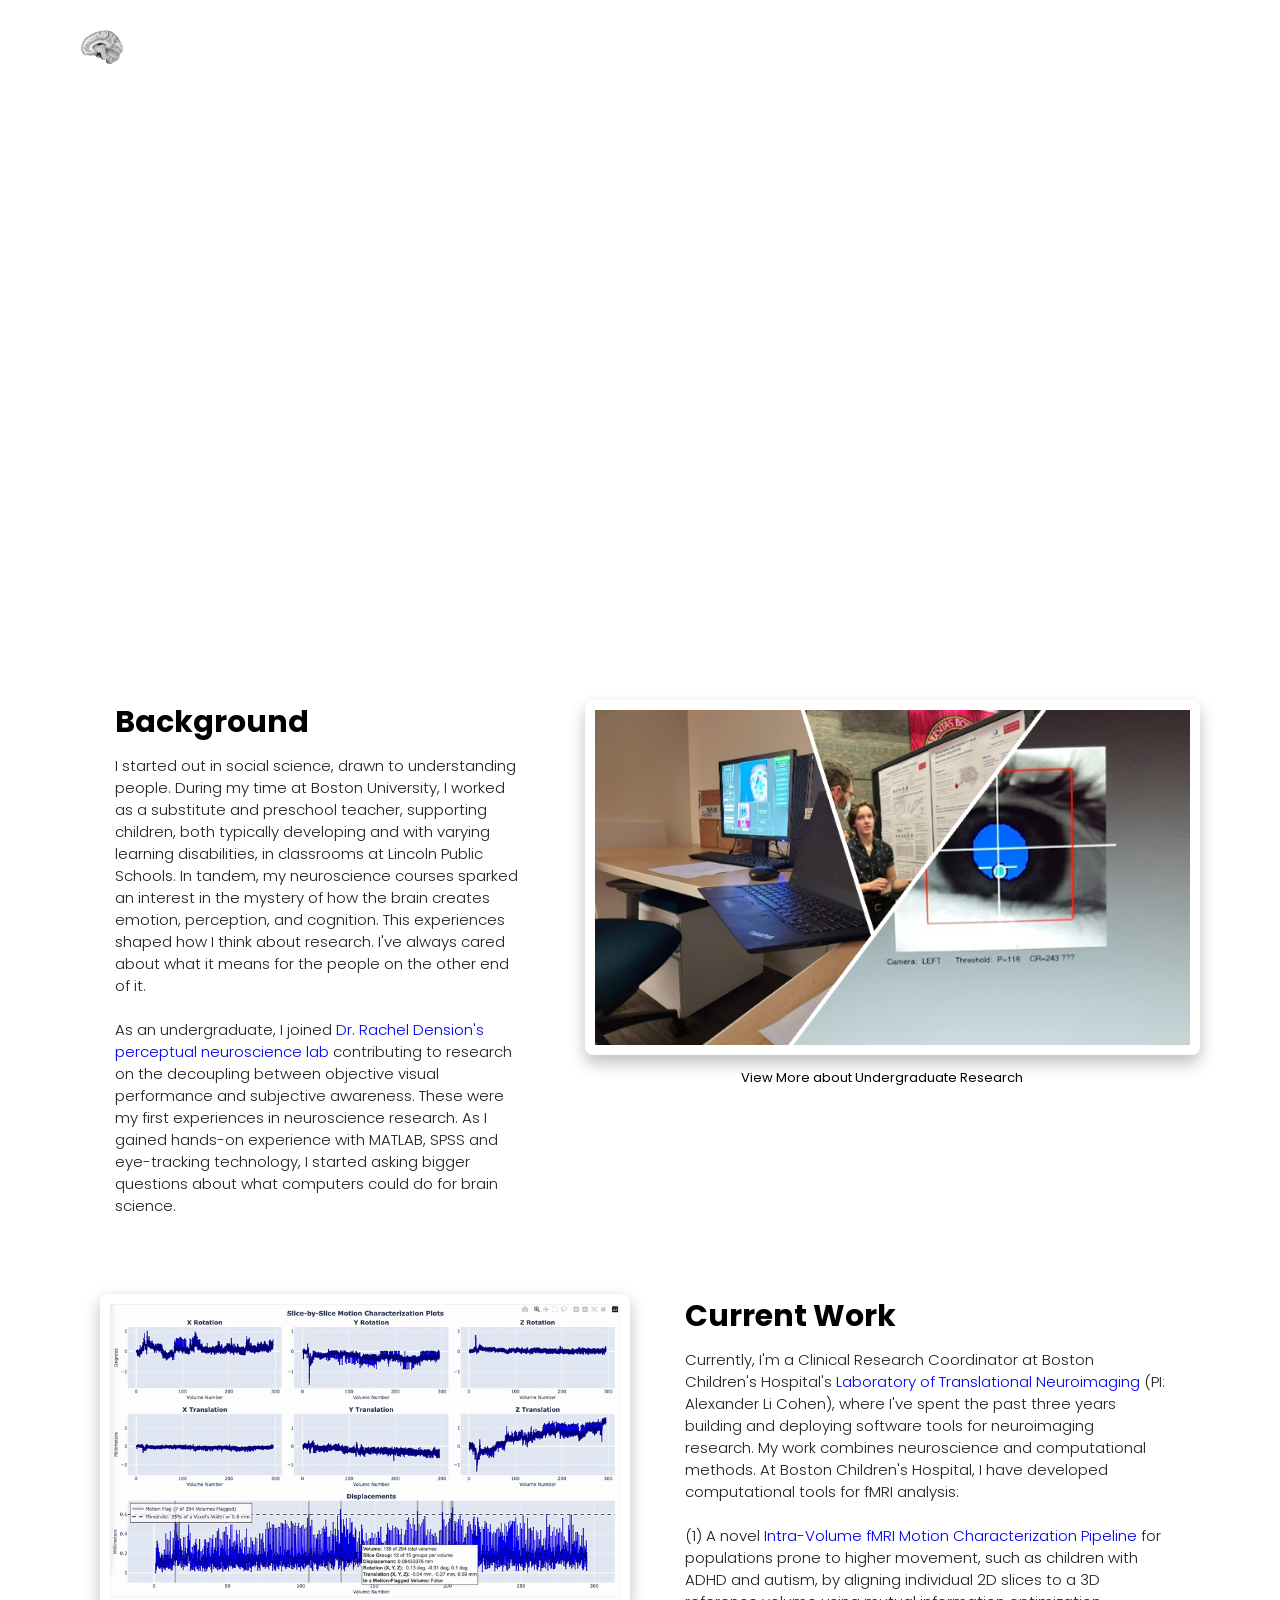
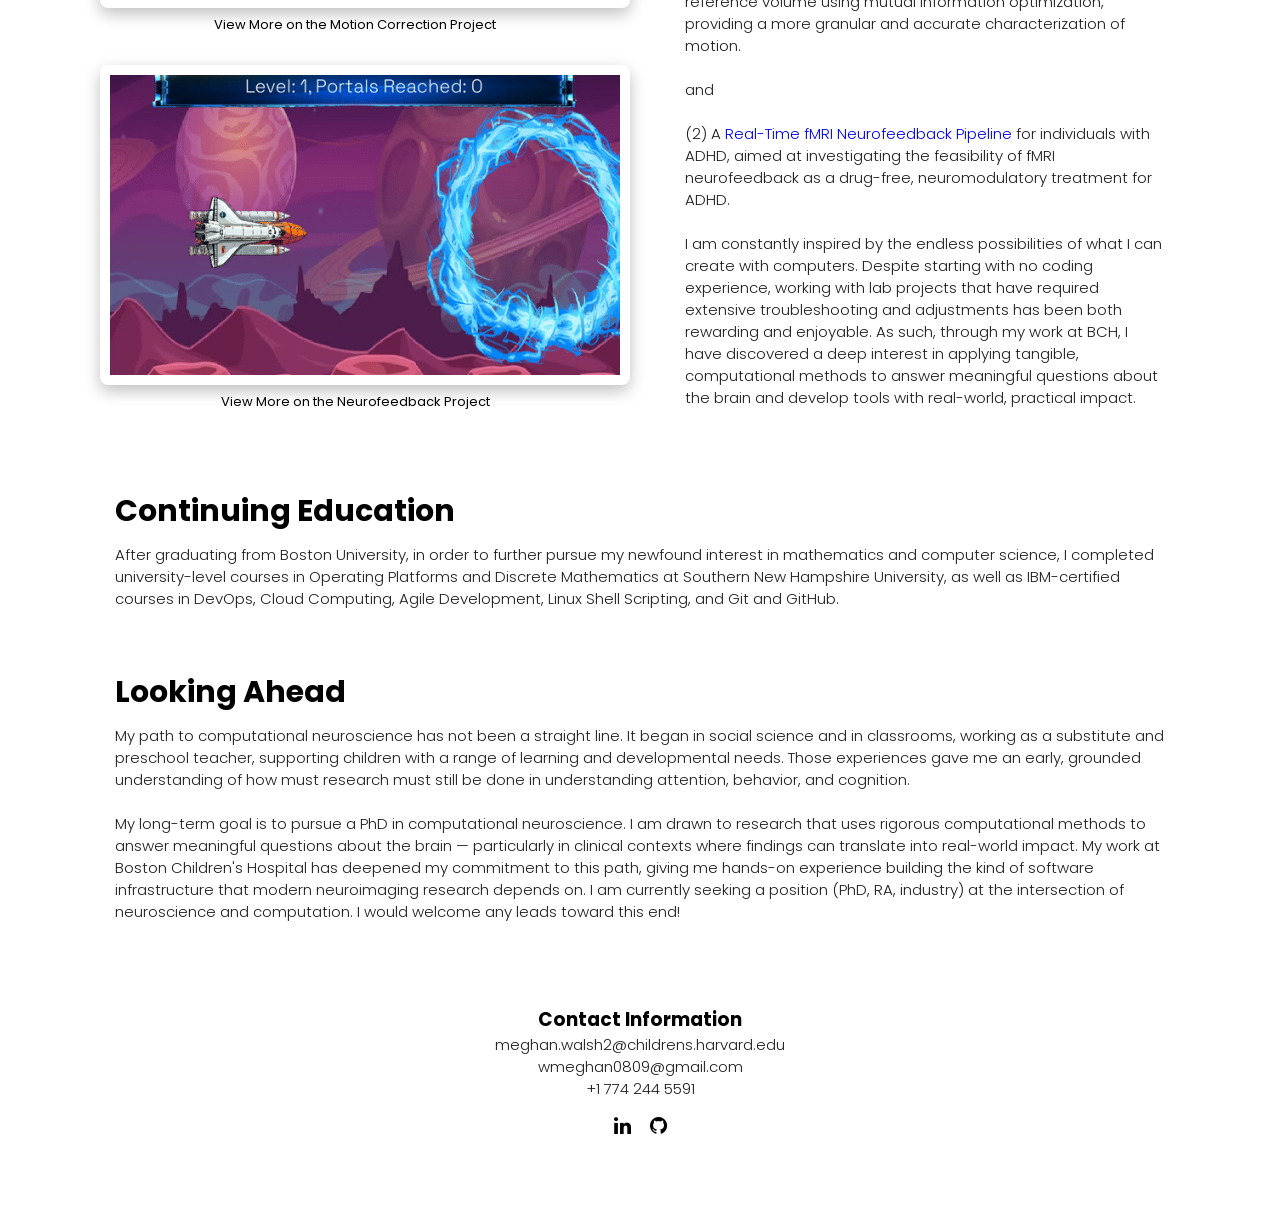
==== about.html @ 1e0dbd4f "edit about section" ====
<!DOCTYPE html>
<html lang="en">
<head>
    <meta charset="UTF-8">
    <meta name="viewport" content="width=device-width, initial-scale=1.0">
    <title>Meghan Walsh | Portfolio</title>
    <link rel="icon" type="image/png" href="assets/logo.png">
    <link rel="stylesheet", href="style.css">
    <link rel="preconnect" href="https://fonts.googleapis.com">
<link rel="preconnect" href="https://fonts.gstatic.com" crossorigin>
<link href="https://fonts.googleapis.com/css2?family=Poppins:wght@200;300;400;500;600;700&display=swap" rel="stylesheet">
<link rel="stylesheet" href="https://stackpath.bootstrapcdn.com/font-awesome/4.7.0/css/font-awesome.min.css">
</head>
<body>
<!-------- Header ------->
<section class="sub-header">
    <nav>
        <a href="index.html"><img src="assets/logo.png"></a>
        <div class="nav-links", id="navLinks">
            <i class="fa fa-times" onclick="hideMenu()"></i>
            <ul>
                <li><a href="index.html">HOME</a></li>
                <li><a href="about.html">ABOUT</a></li>
                <li><a href="intravolume_motion.html">fMRI MOTION CHARACTERIZATION</a></li>
                <li><a href="neurofeedback.html">fMRI NEUROFEEDBACK</a></li>
                <li><a href="undergraduate_research.html">UNDERGRADUATE RESEARCH</a></li>
                <li><a href="contact.html">CONTACT</a></li>
            </ul>
        </div>
        <i class="fa fa-bars" onclick="showMenu()"></i>
    </nav> 
<div class="text-box">
    <h1>About Me</h1>
</div>
</div>
</section>
<section class="section-one">
    <div class="section-one-text">
        <h3>Background</h3>
        <p>
            I started out in social science, drawn to understanding people. During my time at Boston University, 
            I worked as a substitute and preschool teacher, supporting children, both typically developing and with varying learning disabilities, 
            in classrooms at Lincoln Public Schools. In tandem, my neuroscience courses sparked an interest in the mystery of how the brain creates
            emotion, perception, and cognition. This experiences shaped how I think about research.
            I've always cared about what it means for the people on the other end of it.
            <br><br>
            As an undergraduate, I joined <a href="https://sites.bu.edu/denisonlab/" target="_blank" rel="noopener noreferrer">
            Dr. Rachel Dension's perceptual neuroscience lab</a> contributing to research on the decoupling between objective visual performance and 
            subjective awareness. These were my first experiences in neuroscience research. As I gained hands-on experience with MATLAB, 
            SPSS and eye-tracking technology, I started asking bigger questions about what computers could do for brain science. 
        </p>
    </div>
    <a href="undergraduate_research.html">
        <img src="assets/about-me-undergrad-img.png">
        <figcaption>View More about Undergraduate Research</figcaption>
    </a>
</section>
<section class="section-two">
    <div class="section-two-elements">
        <a href="intravolume_motion.html">
            <img src="assets/interactive_plot.gif">
            <figcaption>View More on the Motion Correction Project</figcaption>
        </a>
        
        <a href="neurofeedback.html">
            <img src="assets/nfb.gif">
            <figcaption>View More on the Neurofeedback Project</figcaption>
        </a>
    </div> 
    <div class="section-two-text">
        <h3>Current Work</h3>
        <p>
            Currently, I'm a Clinical Research Coordinator at Boston Children's Hospital's <a href="https://bchcohenlab.com/" target="_blank" rel="noopener noreferrer">
            Laboratory of Translational Neuroimaging</a> (PI: Alexander Li Cohen), where I've spent the past three years building and 
            deploying software tools for neuroimaging research. My work combines neuroscience and computational methods. At Boston Children's Hospital, 
            I have developed computational tools for fMRI analysis: 
            <br><br> 
            (1) A novel <a href="intravolume_motion.html" target="_blank" rel="noopener noreferrer">
            Intra-Volume fMRI Motion Characterization Pipeline</a> for populations prone to higher movement, such as children with ADHD and autism, 
            by aligning individual 2D slices to a 3D reference volume using mutual information optimization, 
            providing a more granular and accurate characterization of motion.
            <br><br>
            and 
            <br><br>
            (2) A <a href="neurofeedback.html" target="_blank" rel="noopener noreferrer">
            Real-Time fMRI Neurofeedback Pipeline</a> for individuals with ADHD, aimed at investigating the feasibility of fMRI neurofeedback as a drug-free, 
            neuromodulatory treatment for ADHD. 
            <br></br>
            I am constantly inspired by the endless possibilities of what I can create with
            computers. Despite starting with no coding experience, working with lab projects that have
            required extensive troubleshooting and adjustments has been both rewarding and enjoyable. As such, through my work at BCH, 
            I have discovered a deep interest in applying tangible, computational methods to answer meaningful questions about 
            the brain and develop tools with real-world, practical impact. 
        </p>
    </div>
</section>
<section class="section-three">
    <h3>Continuing Education</h3>
    <p>
        After graduating from Boston University, in order to further pursue my newfound interest in mathematics and computer science,
        I completed university-level courses in Operating Platforms and Discrete Mathematics at Southern New Hampshire University, 
        as well as IBM-certified courses in DevOps, Cloud Computing, Agile Development, Linux Shell Scripting, and Git and GitHub. 
    </p>
</section>
<section class="section-four">
    <h3>Looking Ahead</h3>
    <p>
        My path to computational neuroscience has not been a straight line. It began in social science and in classrooms, 
        working as a substitute and preschool teacher, supporting children with a  range of learning and developmental needs. 
        Those experiences gave me an early, grounded understanding of how must research must still be done in understanding attention, behavior, and cognition.
        <br><br>
        My long-term goal is to pursue a PhD in computational neuroscience. I am drawn to research that uses rigorous computational methods to 
        answer meaningful questions about the brain — particularly in clinical contexts where findings can translate into real-world impact. 
        My work at Boston Children's Hospital has deepened my commitment to this path, giving me hands-on experience building the kind of software 
        infrastructure that modern neuroimaging research depends on. I am currently seeking a position (PhD, RA, industry) at the 
        intersection of neuroscience and computation. I would welcome any leads toward this end!
        <br><br>
    </p>
     

</section>
<!-------- Javascript for Mobile Toggle Menu ------->
<script>
    var navLinks = document.getElementById("navLinks")

    function showMenu(){
        navLinks.style.right = "0"
    }
    function hideMenu(){
        navLinks.style.right = "-200px"
    }
</script>
</body>
</html>

<!-------- Footer ------->
<section class="footer">
    <h3>Contact Information</h3>
    <p>meghan.walsh2@childrens.harvard.edu</p>
    <p>wmeghan0809@gmail.com</p>
    <p></p>
    <p>+1 774 244 5591</p>
    <div class="footer-button-row">
        <a href="https://www.linkedin.com/in/meghan-walsh-359789260/" 
            target="_blank" 
            rel="noopener noreferrer" 
            class="hero-btn">
            <i class="fa fa-linkedin"></i></a>
        <a href="https://github.com/MeghanW23/" 
            target="_blank" 
            rel="noopener noreferrer" 
            class="hero-btn">
            <i class="fa fa-github"></i></a>
    </div>
</section>
---- style.css ----
*{
    margin: 0;
    padding: 0;
    font-family: 'Poppins', sans-serif;
    
}
h5 {
    font-weight: 300;
    font-size: 14px;
    text-align: center;
}

.award-col img {
  height: clamp(250px, 40vw, 300px);  /* replaces height: 300px on both */
  object-position: left;
}
.award-col:nth-child(1) img { object-position: center; }
/*------ home page and toggle menu -----*/
.header{
    min-height: 100vh;
    width: 100%;
    background-image: linear-gradient(rgba(4, 9, 30, 0.7)),url(assets/home_background.jpeg);
    background-position: center;
    background-size: cover;
    position: relative;
}
nav {
    display: flex;
    padding: 2% 6%;
    justify-content: space-between;
    align-items: center;

    position: absolute;  /* add this */
    top: 0;              /* add this */
    width: 100%;         /* add this */
    box-sizing: border-box; /* add this so padding doesn't overflow */
}
nav img {
    width: 50px;   
    height: auto; 
}
.nav-links{
    flex: 1;
    text-align: right;
}
.nav-links ul li{
    list-style: none;
    display: inline-block;
    padding: 8px 12px;
    position: relative;
}

.nav-links ul li a{
    color: white;
    text-decoration: none;
    font-size: 13px;
}
.nav-links ul li::after{
    content: '';
    width: 0%;
    height: 2px;
    background:#959597;
    display: block;
    margin: auto;
    transition: 0.5s;
}
.nav-links ul li:hover::after{
    width: 100%;
}
.text-box{
    width: 90%;
    color: white;
    position: absolute;
    top: 50%;
    left: 50%;
    transform: translate(-50%, -50%);
    text-align: center;
}
.text-box h1{
    font-size: 52px;    
}
.text-box p{
    margin: 10px 0 40px;
    font-size: 18px;
    color: white;
}
.hero-btn{
    display: inline-flex;
    align-items: center;
    justify-content: center;
    gap: 8px;
    
    text-decoration: none;
    color: white;
    border: 1px solid white;
    padding: 12px;
    font-size: 13px;
    background: transparent;
    position: relative;
    cursor: pointer;
    width: 130px;     
    height: 15px;      
}
.hero-btn:hover{
    border: 1px solid #959597;
    background: #959597;
    transition: 1s;
}
.button-row1 {
    display: flex;
    justify-content: center;
    gap: 30px;   /* spacing between buttons */
    flex-wrap: wrap;
}
nav .fa{
    display: none;
}

@media(max-width: 700px){
    html, body {overflow-x: hidden;}
    .text-box h1{
        font-size: 20px;
    }
    .nav-links ul li {
        display: block;
    }
    .nav-links{
        position: absolute;
        background:#959597;
        height: 100vh;
        width: 200px;
        top: 0;
        right: -200px;
        text-align: left;
        z-index: 2;
        transition: 1s;
    }
    nav .fa{
        display: block;
        color: #fff;
        margin: 10px;
        font-size: 22px;
        cursor: pointer;
    }
    .nav-links ul{
        padding: 30px;
    }
}

/* ------- Ongoing Projects ------- */ 
.ongoing-projects{
    width: 80%;
    margin: auto;
    text-align: center;
    padding-top: 100px;

}
h1{
    font-size: 36px;
    font-weight: 600;
}
p{
    color: #1f1f23;
    font-size: 15px;
    font-weight: 300;
    line-height: 22px;
    padding-left: 15px;
    padding-right: 15px;
}
.row{
    margin-top: 5%;
    display: flex;
    justify-content: space-between;
}
.project-col{
    flex-basis: 48%;
    background: #d4d4d6;
    border-radius: 10px;
    margin-bottom: 30px;
    position: relative;
    overflow: hidden;
    justify-content: center;
    align-items: center;
    padding-bottom: 30px;
}
.project-col img {
    width: 90%;
    height: 300px;
    object-fit: cover;
    padding: 6px;
    background: white;
    border-radius: 8px;
    box-shadow: 0 6px 16px rgba(0, 0, 0, 0.25);
    display: block;
    margin: 15px auto;
}
.project-col h3{
    text-align: center;
    font-weight: 600;
    margin: 10px 0;
    font-size: 25px;
}
.project-col:hover{
    box-shadow: 0 0 20px 0px rgba(0, 0, 0, 0.4); 
}

@media(max-width: 700px) {
    .row{
        flex-direction: column;
    }
}
.layer{
    background: #d4d4d6;
}

/* ---- Grants and awards */
.grants-and-awards{
    width: 80%;
    margin: auto;
    
    text-align: center;
    padding-top: 100px;
}

.grants-and-awards h3{
    text-align: left;
    padding-top: 25px;
    font-size: 25px;
}
.grants-and-awards .row {
    display: flex;
    justify-content: space-between;
    flex-wrap: wrap;
}
.award-col {
    flex-basis: 45%;
    border-radius: 10px;
    background: #d4d4d6;
    margin-bottom: 5%;
    text-align: left;
    padding: 15px;
    width: 100%;

    display: flex;
    flex-direction: column;
}
.button-row3 img {
    object-position: top;
}
.award-content {
    display: flex;
    flex-direction: column;
    flex-grow: 1;
    text-align: center;
    padding-left: 40px;
    padding-right: 40px;
}
.award-col img {
    width: 90%;
    height: 300px;
    object-fit: cover;
    padding: 6px;
    background: white;
    border-radius: 8px;
    box-shadow: 0 6px 16px rgba(0, 0, 0, 0.25);
    display: block;
    margin: 15px auto;
}
.grants-and-awards h3{
    font-size: 25px;
    text-align: center;

}
.grants-and-awards p{
    font-size: 13px;
    font-weight: 300;
    text-align: left;
    padding-left: 0px;

}
.grants-and-awards .row {
    display: flex;
    flex-wrap: wrap;
    align-items: stretch;
    gap: 30px;
}
.button-row2 {
    margin-top: auto;
    display: flex;
    justify-content: center;
    gap: 15px;
    padding-top: 30px;
    padding-bottom: 15px;
}
.button-row2 .hero-btn {
    color: black;
    border: 1px solid black;
}
.button-row3 {
    margin-top: auto;
    display: flex;
    justify-content: center;
    gap: 15px;
    padding-top: 30px;
    padding-bottom: 15px;
}
.button-row3 .hero-btn {
    color: black;
    border: 1px solid black;
}
.button-row4 {
    margin-top: auto;
    display: flex;
    justify-content: center;
    gap: 15px;
    padding-top: 30px;
    padding-bottom: 15px;
}
.button-row4 .hero-btn {
    color: black;
    border: 1px solid black;
}
.button-row5 {
    margin-top: auto;
    display: flex;
    justify-content: center;
    gap: 15px;
    padding-top: 30px;
    padding-bottom: 15px;
}
.button-row5 .hero-btn {
    color: black;
    border: 1px solid black;
}

/*Publications*/
.publications{
    width: 80%;
    margin: auto;
    text-align: center;
    padding-top: 100px;
    padding-bottom: 100px;
}
.publications p{
    text-align: left;
}
.publications h1{
    padding-bottom: 30px;
}
.publication-col {
    background: #d4d4d6;
    border-radius: 10px;
    padding: 30px;
    margin-bottom: 40px;
    text-align: left;
    display: flex;
    flex-direction: column;
}
@media(max-width: 700px) {
  .publications {
    width: 95%;
    padding-top: 60px;
    padding-bottom: 60px;
  }

  .publication-col {
    padding: 20px;
  }

  .publications p {
    font-size: 13px;
    line-height: 1.6;
    word-break: break-word;   /* breaks long URLs/DOIs onto next line */
    overflow-wrap: break-word;
  }
}

.footer{
    width: 50%;
    margin: auto;
    text-align: center;
    padding: 60px;
}
.footer-button-row {
    display: flex;
    justify-content: center;
    gap: 10px;
    padding-top: 5px;
}
.footer-button-row .hero-btn {
    color: black;
    width: 0%;
}
.footer-button-row .hero-btn:hover{
   border: 1px solid white;
   background: white;
}
.hero-btn .fa {
    font-size: 20px;
}
@media(max-width: 700px){
    .footer {
        width: 90%;
        padding: 30px;
    }
    .footer h3 {
        font-size: 15px;
    }
    .footer p {
        font-size: 12px;
    }
    .footer-button-row {
        justify-content: center;
    }
}
/* --- About page ---- */
.sub-header{
    min-height: 600px; /* adjust to taste */
    height: auto;
    width: 100%;
    background-image: linear-gradient(rgba(4, 9, 30, 0.7)),url(assets/about_background.png);
    background-position: center;
    background-size: cover;
    text-align: center;
    color: white;
    object-position: top;

    display: flex;
    align-items: center;
    justify-content: center;
    position: relative;  /* so nav can be positioned inside it */

}
@media(max-width: 700px){
    .sub-header .text-box h1{
        font-size: 40px;
    }
}
.section-one {
    padding-top: 100px;
    padding-left: 100px;
    padding-right: 100px;
    display: flex;
    align-items: flex-start;
    gap: 50px;
}
.section-one-text{
    width: 50%;
}
.section-one-text p{
    padding-bottom: 4%;
    font-size: clamp(15px, 1vw, 30px)
}
.section-one .hero-btn{
    border: 1px solid black;
    color: black;
    width: 50%;
    display: block;
    margin: auto;
    text-align: center;
}
.section-one h3{
    font-size: 30px;
    padding-bottom: 10px;
    padding-left: 15px;
}

.section-one img{
    width: 100%;
    height: auto;
    max-height: 450px;
    object-fit: cover;
    padding: 10px;
    background: white;
    border-radius: 8px;
    box-shadow: 0 8px 16px rgba(0, 0, 0, 0.25);
}
.section-one img:hover{
    box-shadow: 0 16px 32px rgba(0, 0, 0, 0.25);
}
.section-one figcaption{
    color: black;
    text-align: center;
    font-size: 13px;
    padding-top: 1%;
}
.section-one a{
    text-decoration: none;
    text-align: center;
}
@media(max-width: 700px) {
    .section-one{
        flex-direction: column;
        gap: 10px;
        padding-top: 50px;
        padding-left: 20px;
        padding-right: 30px;
        padding-bottom: 60px;
    }
    .section-one p{
        padding-bottom: 5px;
    }
    
    .section-one-text{
        width: 100%;
    }
}
.section-two {
    padding-top: 60px;
    padding-left: 100px;
    padding-right: 100px;
    display: flex;
    gap: 60px;
}
.section-two-text{
    width: 50%;
}
.section-two h3{
    font-size: 30px;
    padding-bottom: 10px;
    padding-left: 15px;
}
.section-two p{
    font-size: clamp(15px, 1vw, 30px);
    padding-bottom: 20px;
}
.section-two a{
    text-decoration: none;
}
.section-two-elements{
    width: 50%;
    display: flex;
    flex-direction: column;
    gap: 30px;
}
.section-two img {
    width: 100%;
    height: auto;
    min-height: 200px;
    max-height: 300px;
    object-fit: cover;
    padding: 10px;
    background: white;
    border-radius: 8px;
    box-shadow: 0 6px 16px rgba(0, 0, 0, 0.25);
}
.section-two img:hover{
    box-shadow: 0 16px 30px rgba(0, 0, 0, 0.25);
}
.section-two figcaption{
    color: black;
    text-align: center;
    font-size: 13px;
}

@media(max-width: 700px) {
    .section-two{
        flex-direction: column-reverse;
        gap: 10px;
        padding-left: 20px;
        padding-right: 30px;
    }
    
    .section-two-text{
        width: 100%;
    }
    .section-two-elements{
        width: 100%;
        display: flex;
        flex-direction: column;
        gap: 30px;
    }
}
.section-three {
    padding-top: 60px;
    padding-left: 100px;
    padding-right: 100px;
    gap: 60px;
}
.section-three h3 {
    font-size: 30px;
    padding-bottom: 10px;
    padding-left: 15px;
}
.section-three p{
    font-size: clamp(15px, 1vw, 30px);
}
@media(max-width: 700px){
    .section-three{
        flex-direction: column;
        padding-left: 20px;
        padding-right: 30px;
    }
}
.section-four {
    padding-top: 60px;
    padding-left: 100px;
    padding-right: 100px;
    gap: 60px;
}
.section-four h3 {
    font-size: 30px;
    padding-bottom: 10px;
    padding-left: 15px;
}
.section-four p{
    font-size: clamp(15px, 1vw, 30px);
}
@media(max-width: 700px){
    .section-four{
        flex-direction: column;
        padding-left: 20px;
        padding-right: 30px;
    }
}
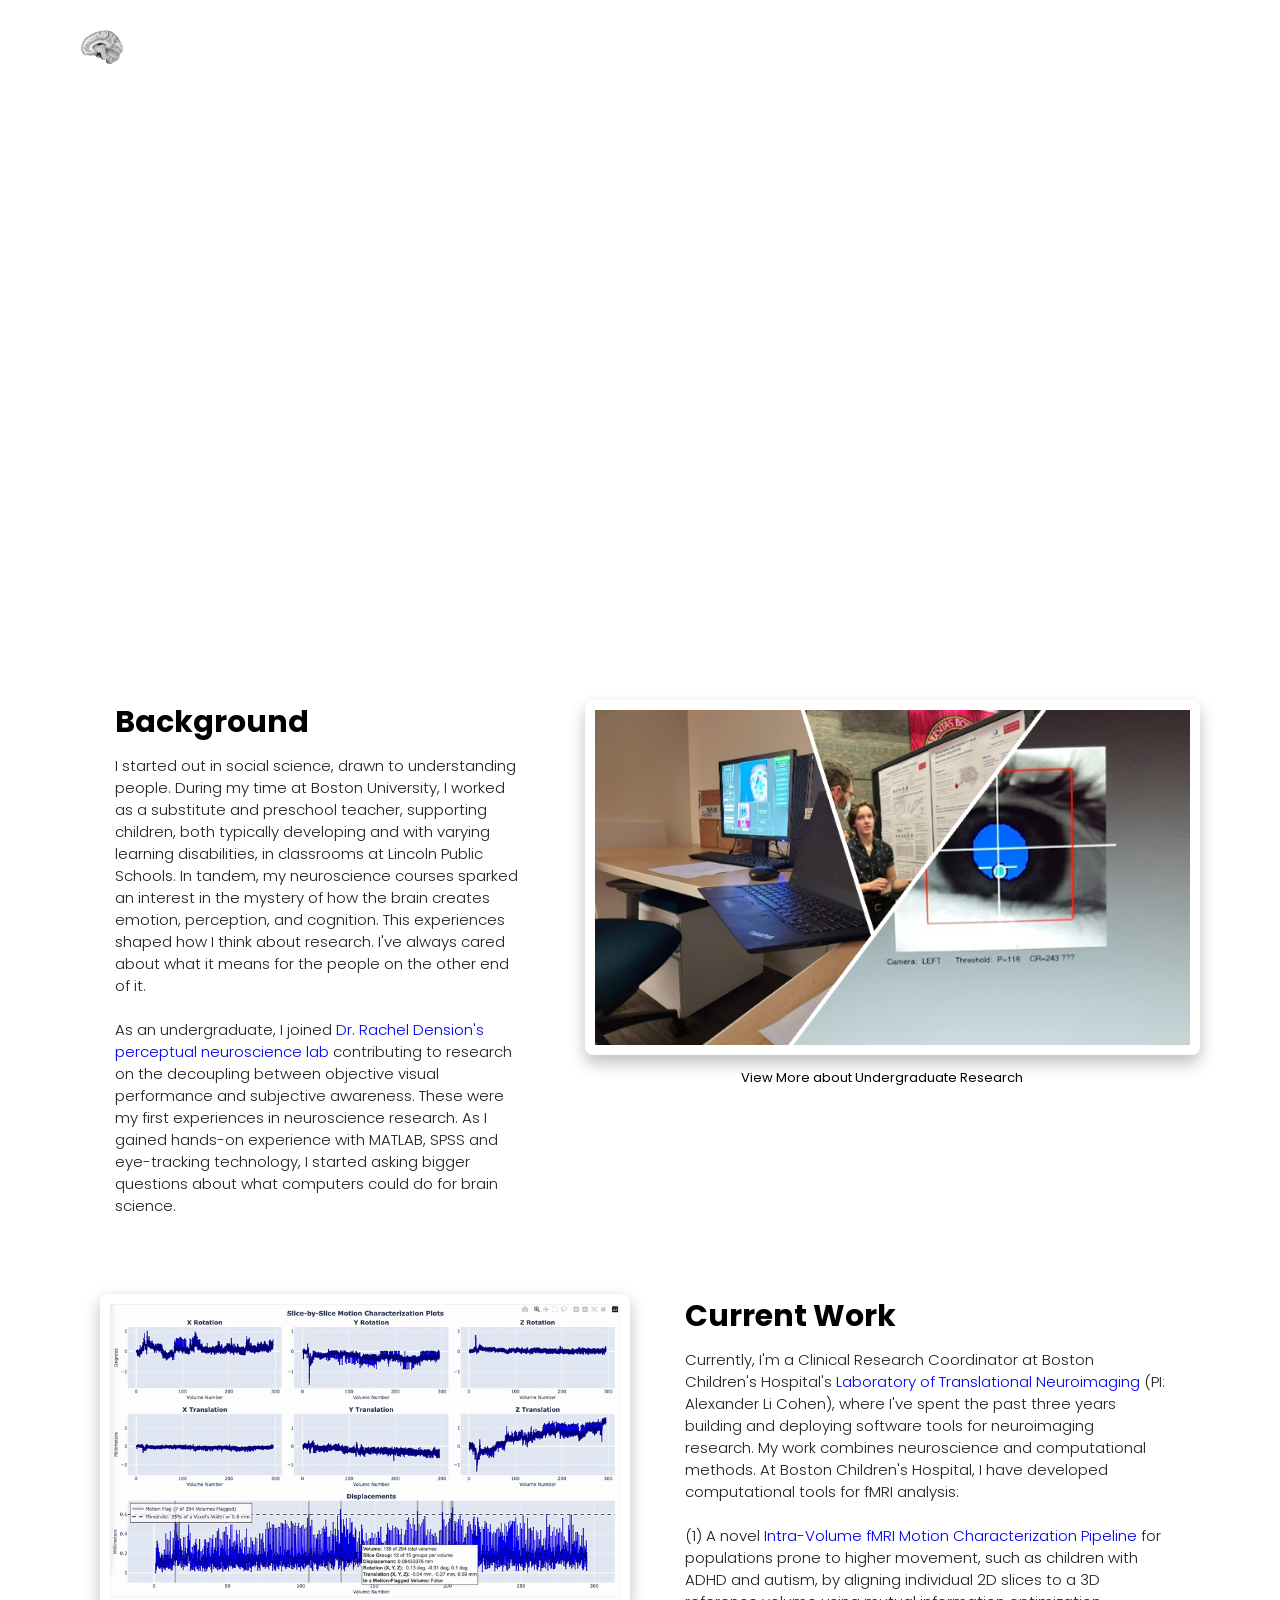
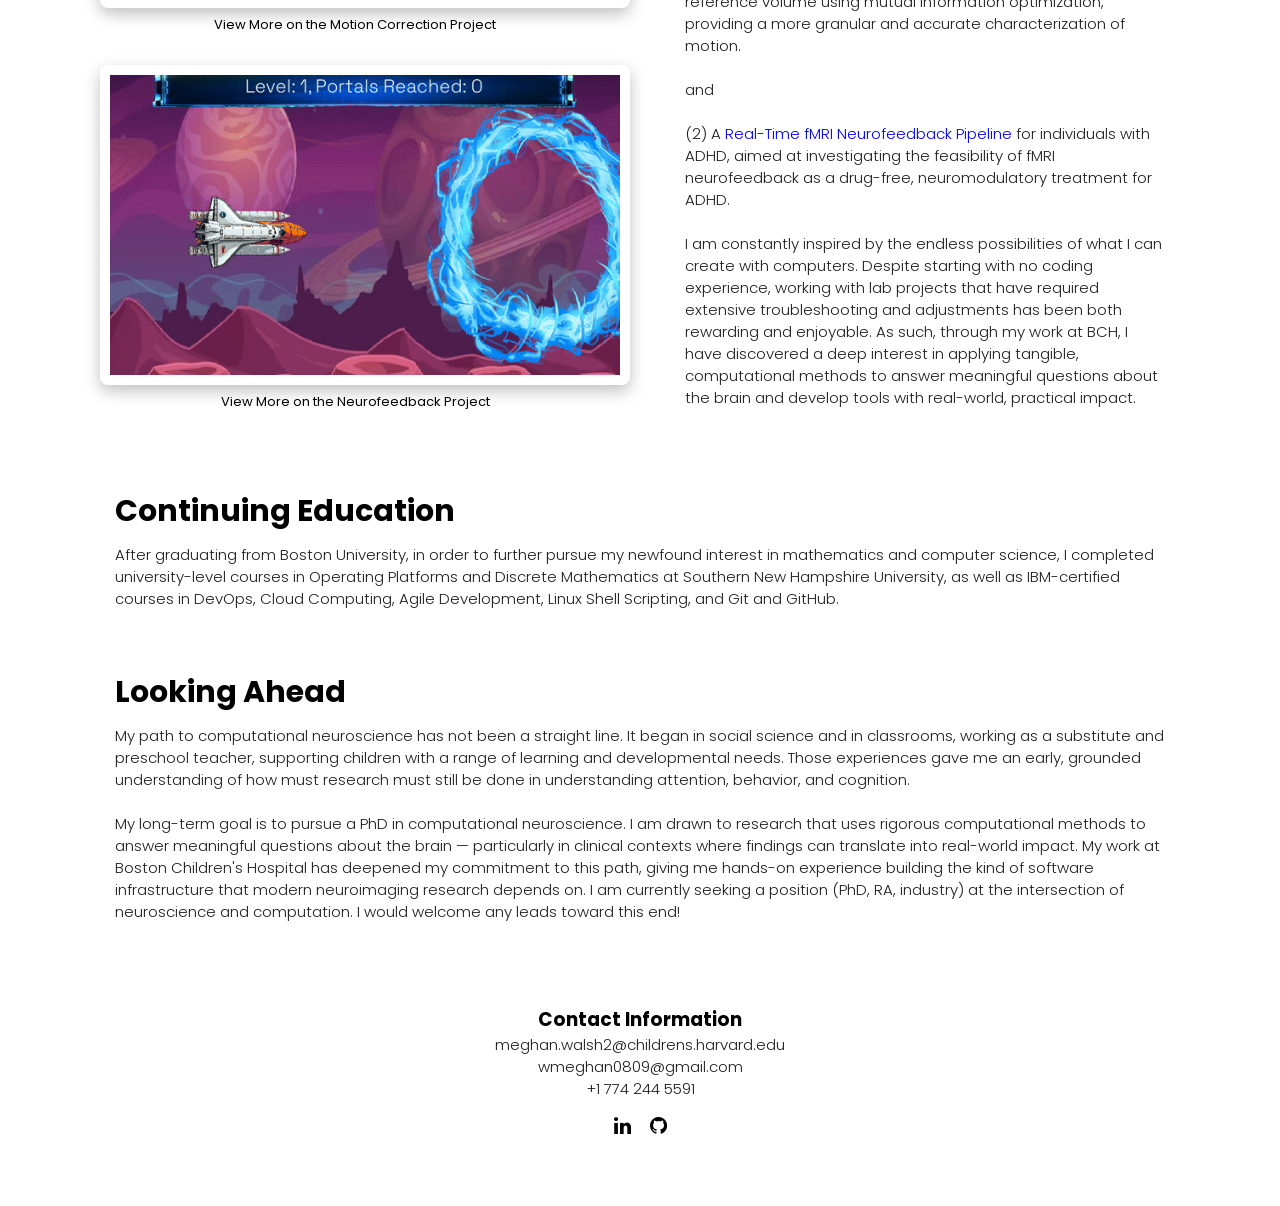
==== commit 478a7a7d: "change about to about me" ====
--- a/about.html
+++ b/about.html
@@ -20,7 +20,7 @@
             <i class="fa fa-times" onclick="hideMenu()"></i>
             <ul>
                 <li><a href="index.html">HOME</a></li>
-                <li><a href="about.html">ABOUT</a></li>
+                <li><a href="about.html">ABOUT ME</a></li>
                 <li><a href="intravolume_motion.html">fMRI MOTION CHARACTERIZATION</a></li>
                 <li><a href="neurofeedback.html">fMRI NEUROFEEDBACK</a></li>
                 <li><a href="undergraduate_research.html">UNDERGRADUATE RESEARCH</a></li>
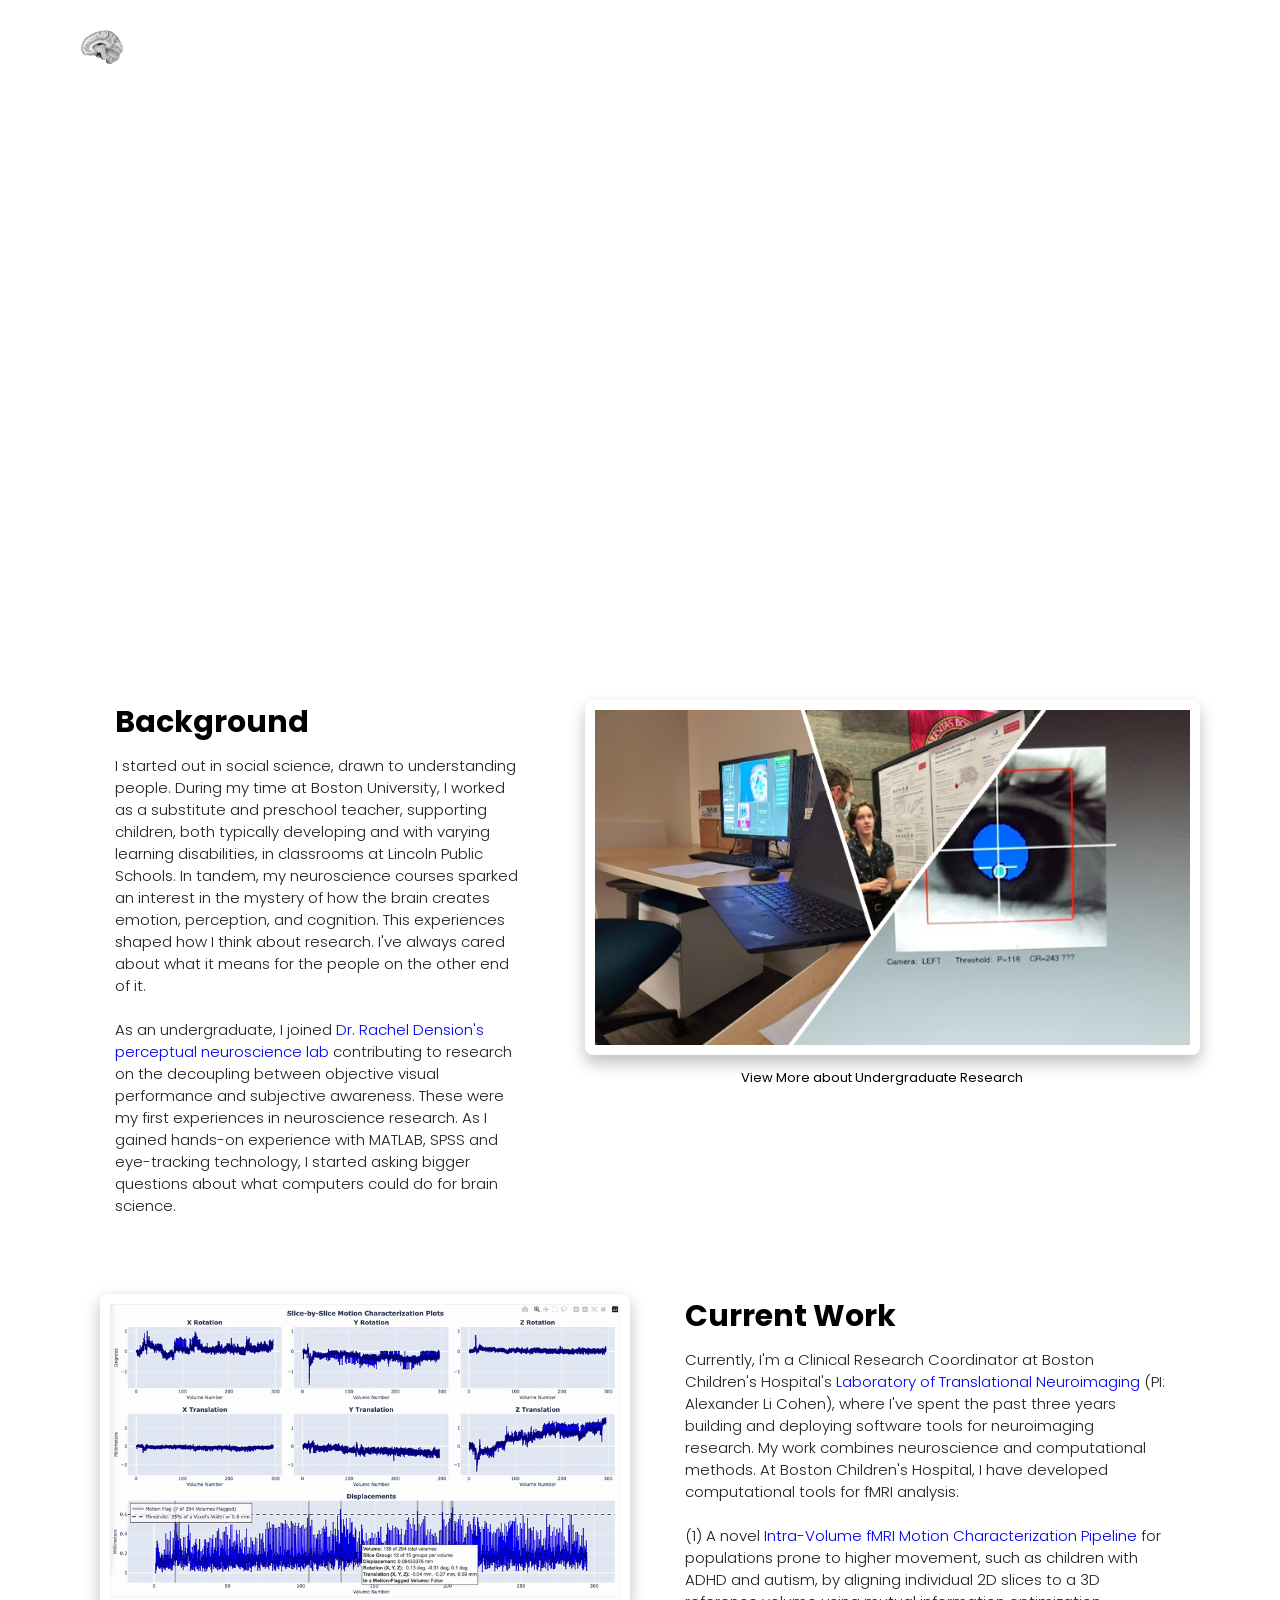
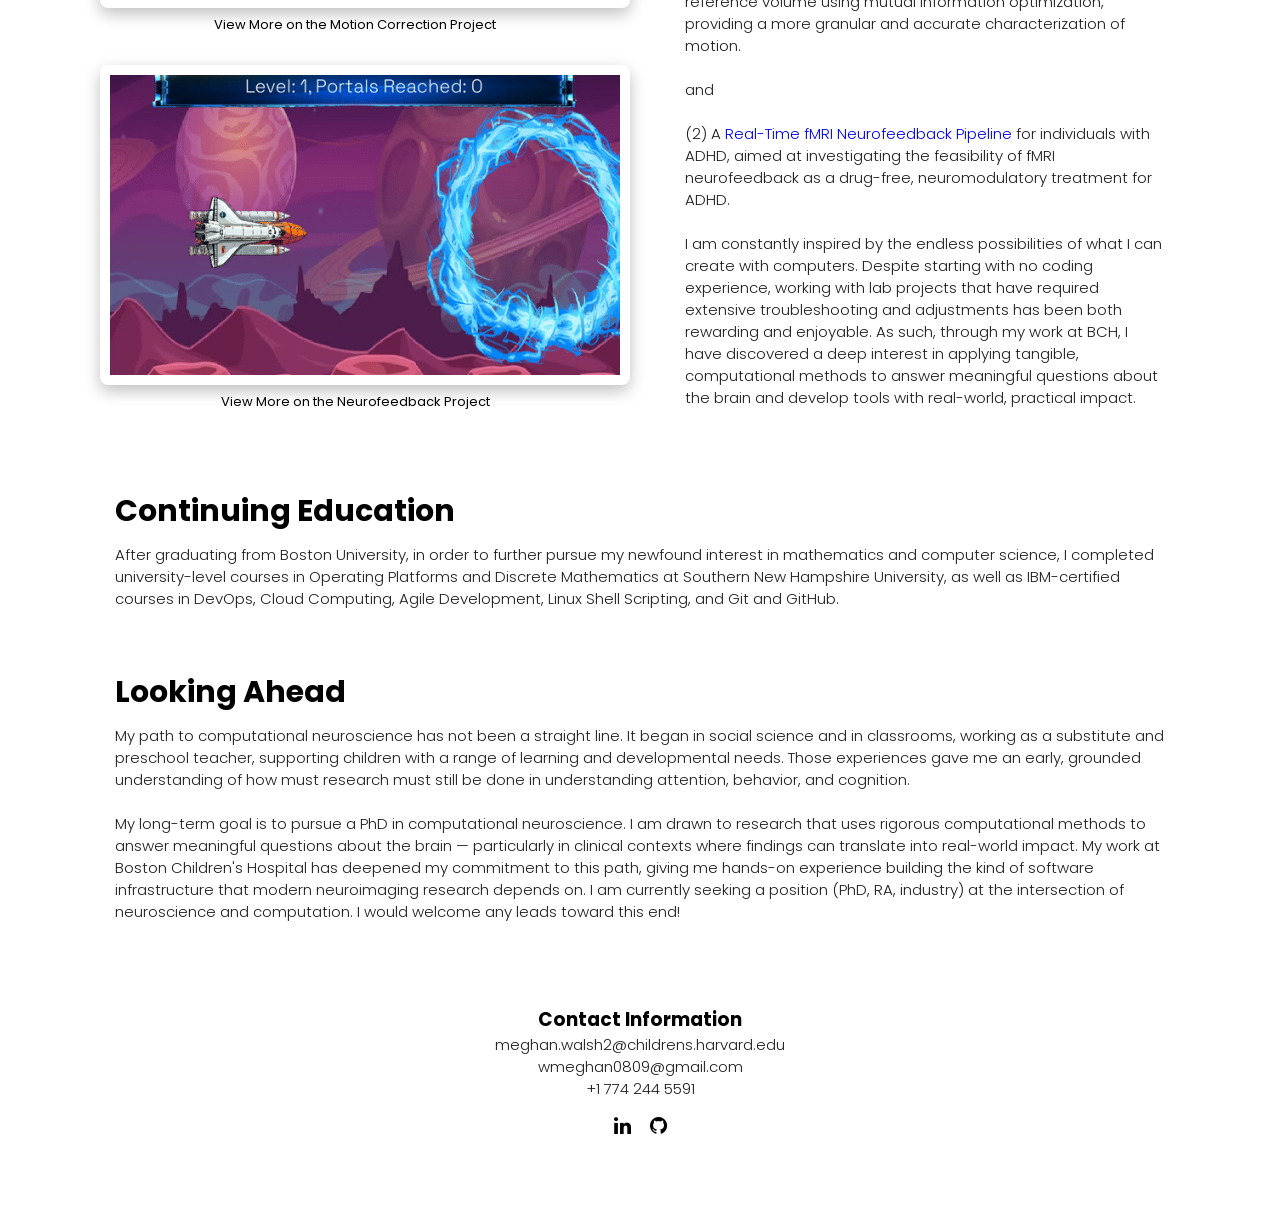
==== commit f81f3f95: "start motion page, edit code comments" ====
--- a/about.html
+++ b/about.html
@@ -34,6 +34,7 @@
 </div>
 </div>
 </section>
+<!-------- Background ------->
 <section class="section-one">
     <div class="section-one-text">
         <h3>Background</h3>
@@ -55,6 +56,7 @@
         <figcaption>View More about Undergraduate Research</figcaption>
     </a>
 </section>
+<!-------- Current Work ------->
 <section class="section-two">
     <div class="section-two-elements">
         <a href="intravolume_motion.html">
@@ -94,6 +96,7 @@
         </p>
     </div>
 </section>
+<!-------- Continuing Education ------->
 <section class="section-three">
     <h3>Continuing Education</h3>
     <p>
@@ -102,6 +105,7 @@
         as well as IBM-certified courses in DevOps, Cloud Computing, Agile Development, Linux Shell Scripting, and Git and GitHub. 
     </p>
 </section>
+<!-------- Future ------->
 <section class="section-four">
     <h3>Looking Ahead</h3>
     <p>
@@ -116,8 +120,6 @@
         intersection of neuroscience and computation. I would welcome any leads toward this end!
         <br><br>
     </p>
-     
-
 </section>
 <!-------- Javascript for Mobile Toggle Menu ------->
 <script>
@@ -132,7 +134,6 @@
 </script>
 </body>
 </html>
-
 <!-------- Footer ------->
 <section class="footer">
     <h3>Contact Information</h3>
--- a/style.css
+++ b/style.css
@@ -9,13 +9,7 @@
     font-size: 14px;
     text-align: center;
 }
-
-.award-col img {
-  height: clamp(250px, 40vw, 300px);  /* replaces height: 300px on both */
-  object-position: left;
-}
-.award-col:nth-child(1) img { object-position: center; }
-/*------ home page and toggle menu -----*/
+/*------ Home Page Header and Toggle Menu -----*/
 .header{
     min-height: 100vh;
     width: 100%;
@@ -115,7 +109,6 @@
 nav .fa{
     display: none;
 }
-
 @media(max-width: 700px){
     html, body {overflow-x: hidden;}
     .text-box h1{
@@ -146,8 +139,7 @@
         padding: 30px;
     }
 }
-
-/* ------- Ongoing Projects ------- */ 
+/* ------- Home Page: Ongoing Projects ------- */ 
 .ongoing-projects{
     width: 80%;
     margin: auto;
@@ -198,12 +190,11 @@
     text-align: center;
     font-weight: 600;
     margin: 10px 0;
-    font-size: 25px;
+    font-size: 20px;
 }
 .project-col:hover{
     box-shadow: 0 0 20px 0px rgba(0, 0, 0, 0.4); 
 }
-
 @media(max-width: 700px) {
     .row{
         flex-direction: column;
@@ -212,8 +203,7 @@
 .layer{
     background: #d4d4d6;
 }
-
-/* ---- Grants and awards */
+/* ---- Home Page: Grants and awards */
 .grants-and-awards{
     width: 80%;
     margin: auto;
@@ -225,7 +215,8 @@
 .grants-and-awards h3{
     text-align: left;
     padding-top: 25px;
-    font-size: 25px;
+    font-size: 20px;
+    text-align: center;
 }
 .grants-and-awards .row {
     display: flex;
@@ -244,6 +235,11 @@
     display: flex;
     flex-direction: column;
 }
+.award-col img {
+  height: clamp(250px, 40vw, 300px);
+  object-position: left;
+}
+.award-col:nth-child(1) img { object-position: center; }
 .button-row3 img {
     object-position: top;
 }
@@ -266,11 +262,6 @@
     display: block;
     margin: 15px auto;
 }
-.grants-and-awards h3{
-    font-size: 25px;
-    text-align: center;
-
-}
 .grants-and-awards p{
     font-size: 13px;
     font-weight: 300;
@@ -332,8 +323,7 @@
     color: black;
     border: 1px solid black;
 }
-
-/*Publications*/
+/* ----- Home Page: Publications ----- */
 .publications{
     width: 80%;
     margin: auto;
@@ -362,11 +352,9 @@
     padding-top: 60px;
     padding-bottom: 60px;
   }
-
   .publication-col {
     padding: 20px;
   }
-
   .publications p {
     font-size: 13px;
     line-height: 1.6;
@@ -374,7 +362,7 @@
     overflow-wrap: break-word;
   }
 }
-
+/* ----- Across Page Footer ----- */
 .footer{
     width: 50%;
     margin: auto;
@@ -413,7 +401,7 @@
         justify-content: center;
     }
 }
-/* --- About page ---- */
+/* --- About Page Header ---- */
 .sub-header{
     min-height: 600px; /* adjust to taste */
     height: auto;
@@ -436,6 +424,7 @@
         font-size: 40px;
     }
 }
+/* --- About Page: Background ---- */
 .section-one {
     padding-top: 100px;
     padding-left: 100px;
@@ -464,7 +453,6 @@
     padding-bottom: 10px;
     padding-left: 15px;
 }
-
 .section-one img{
     width: 100%;
     height: auto;
@@ -505,6 +493,7 @@
         width: 100%;
     }
 }
+/* --- About Page: Current Work ---- */
 .section-two {
     padding-top: 60px;
     padding-left: 100px;
@@ -552,7 +541,6 @@
     text-align: center;
     font-size: 13px;
 }
-
 @media(max-width: 700px) {
     .section-two{
         flex-direction: column-reverse;
@@ -560,7 +548,6 @@
         padding-left: 20px;
         padding-right: 30px;
     }
-    
     .section-two-text{
         width: 100%;
     }
@@ -571,6 +558,7 @@
         gap: 30px;
     }
 }
+/* --- About Page: Continuing Education ---- */
 .section-three {
     padding-top: 60px;
     padding-left: 100px;
@@ -592,6 +580,7 @@
         padding-right: 30px;
     }
 }
+/* --- About Page: Future Directions ---- */
 .section-four {
     padding-top: 60px;
     padding-left: 100px;
@@ -612,4 +601,30 @@
         padding-left: 20px;
         padding-right: 30px;
     }
-}+}
+/* ------- Motion Page ------- */
+.motion-sub-header{
+    min-height: 600px; /* adjust to taste */
+    height: auto;
+    width: 100%;
+    background-image: linear-gradient(rgba(4, 9, 30, 0.7)),url(assets/bw_3d_movement_visualizer.gif);
+    background-position: center;
+    background-size: cover;
+    text-align: center;
+    color: white;
+    object-position: top;
+
+    display: flex;
+    align-items: center;
+    justify-content: center;
+    position: relative;  /* so nav can be positioned inside it */
+
+}
+.motion-sub-header .text-box h1{
+    font-size: 50px;
+}
+@media(max-width: 700px){
+    .motion-sub-header .text-box h1{
+        font-size: 40px;
+    }
+}
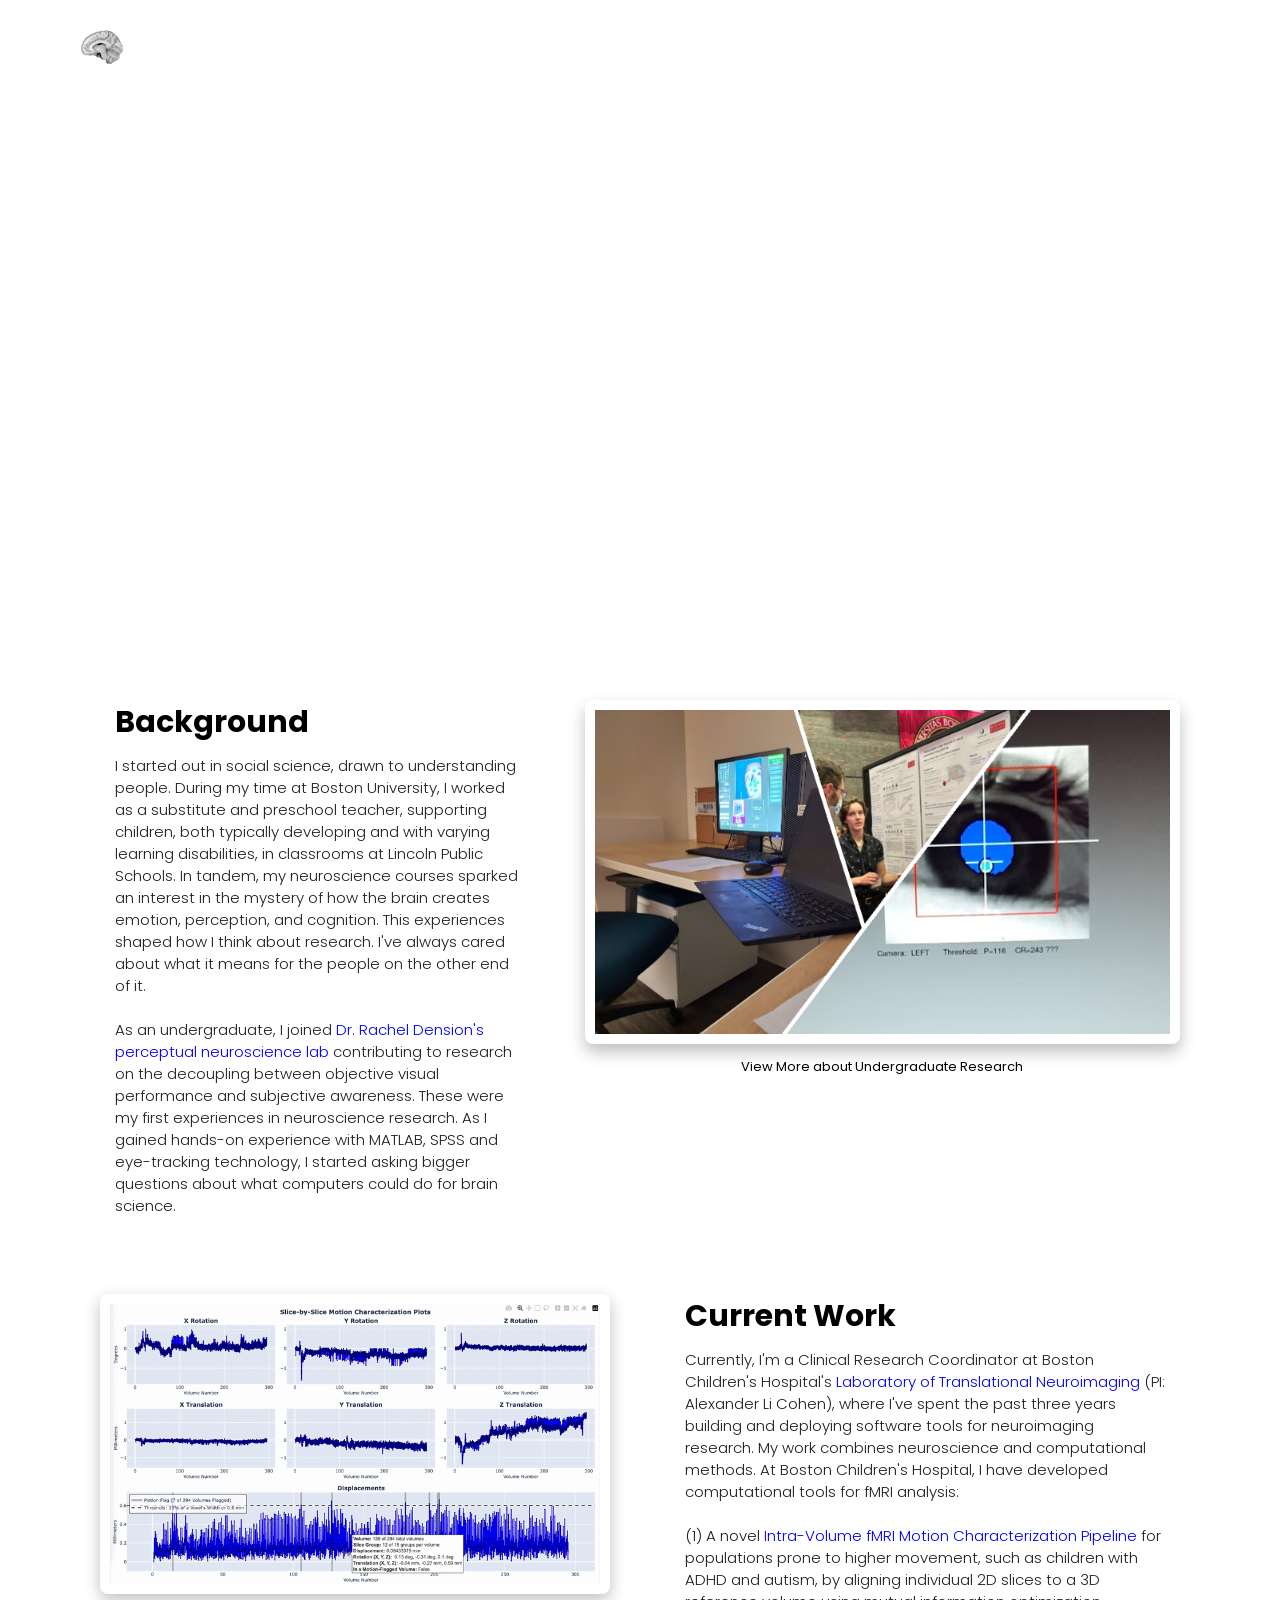
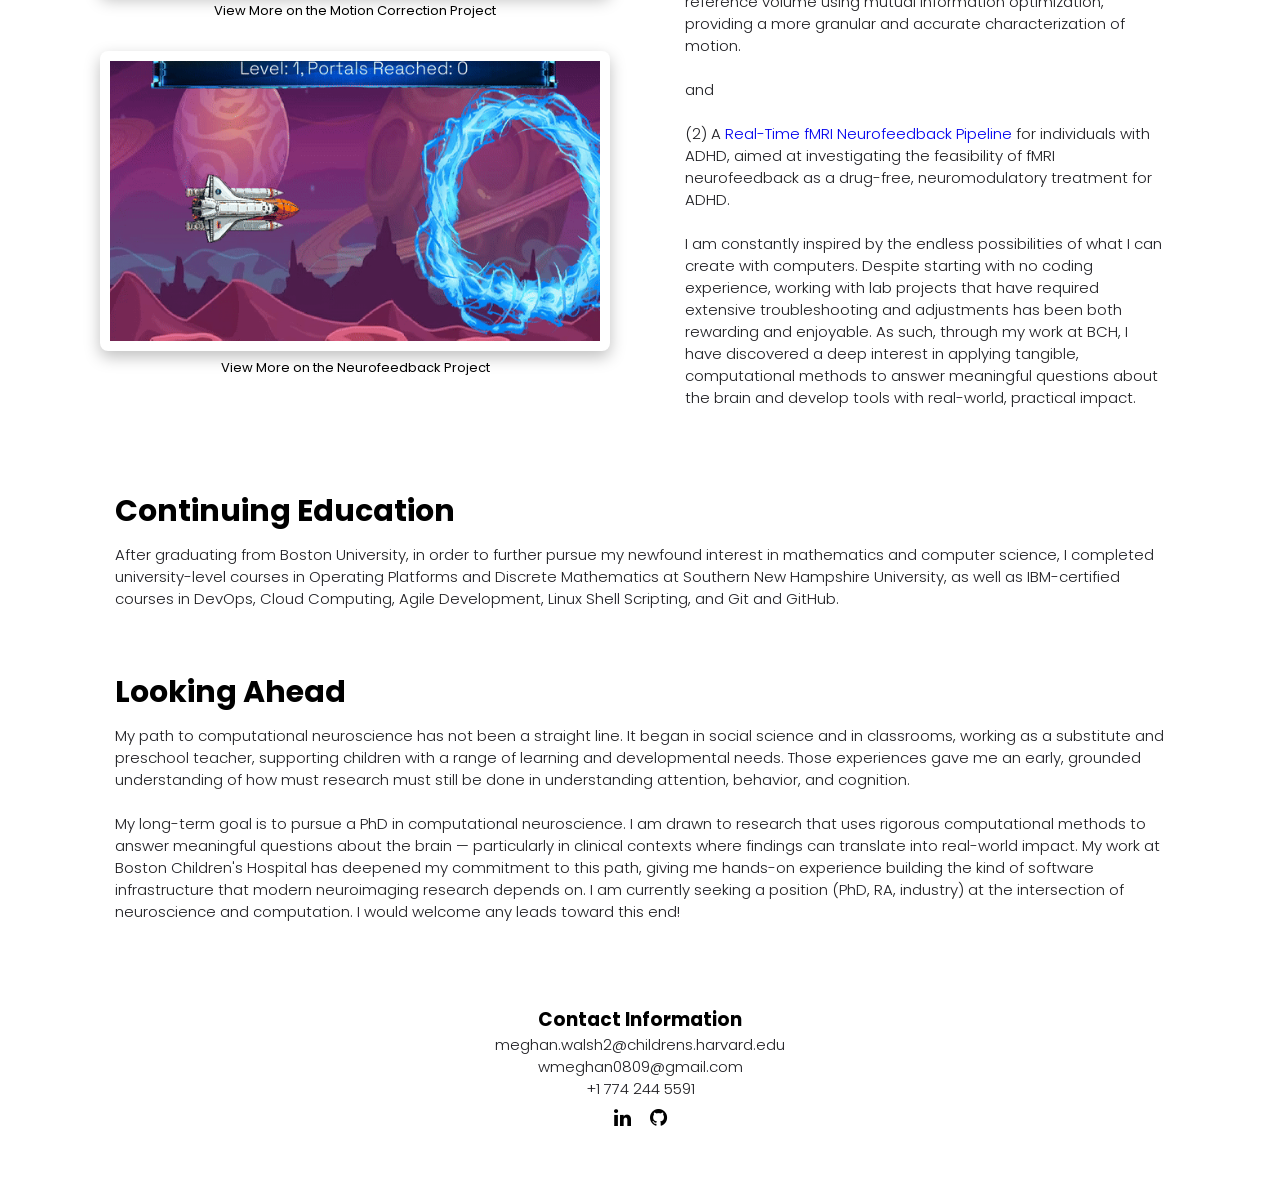
==== commit 7f28a39c: "reorganize assets folder and paths" ====
--- a/about.html
+++ b/about.html
@@ -20,11 +20,10 @@
             <i class="fa fa-times" onclick="hideMenu()"></i>
             <ul>
                 <li><a href="index.html">HOME</a></li>
+                <li><a href="neurofeedback.html">fMRI NEUROFEEDBACK</a></li>
+                <li><a href="intravolume_motion.html">fMRI MOTION CHARACTERIZATION</a></li>
+                <li><a href="undergraduate_research.html">UNDERGRADUATE RESEARCH</a></li>
                 <li><a href="about.html">ABOUT ME</a></li>
-                <li><a href="intravolume_motion.html">fMRI MOTION CHARACTERIZATION</a></li>
-                <li><a href="neurofeedback.html">fMRI NEUROFEEDBACK</a></li>
-                <li><a href="undergraduate_research.html">UNDERGRADUATE RESEARCH</a></li>
-                <li><a href="contact.html">CONTACT</a></li>
             </ul>
         </div>
         <i class="fa fa-bars" onclick="showMenu()"></i>
@@ -52,7 +51,7 @@
         </p>
     </div>
     <a href="undergraduate_research.html">
-        <img src="assets/about-me-undergrad-img.png">
+        <img src="assets/about_page/about-me-undergrad-img.png">
         <figcaption>View More about Undergraduate Research</figcaption>
     </a>
 </section>
@@ -60,12 +59,12 @@
 <section class="section-two">
     <div class="section-two-elements">
         <a href="intravolume_motion.html">
-            <img src="assets/interactive_plot.gif">
+            <img src="assets/about_page/motion_plot.gif">
             <figcaption>View More on the Motion Correction Project</figcaption>
         </a>
         
         <a href="neurofeedback.html">
-            <img src="assets/nfb.gif">
+            <img src="assets/about_page/nfb.gif">
             <figcaption>View More on the Neurofeedback Project</figcaption>
         </a>
     </div> 
--- a/style.css
+++ b/style.css
@@ -2,18 +2,29 @@
     margin: 0;
     padding: 0;
     font-family: 'Poppins', sans-serif;
-    
+    box-sizing: border-box;
+
 }
 h5 {
     font-weight: 300;
     font-size: 14px;
     text-align: center;
 }
+html {
+  scroll-behavior: smooth;
+}
+.working-page{
+    text-align: center;
+    padding: 20px;
+}
+.working-page h3{
+    font-size: 30px;
+}
 /*------ Home Page Header and Toggle Menu -----*/
 .header{
     min-height: 100vh;
     width: 100%;
-    background-image: linear-gradient(rgba(4, 9, 30, 0.7)),url(assets/home_background.jpeg);
+    background-image: linear-gradient(rgba(4, 9, 30, 0.7)),url(assets/home_page/home_background.jpeg);
     background-position: center;
     background-size: cover;
     position: relative;
@@ -106,13 +117,204 @@
     gap: 30px;   /* spacing between buttons */
     flex-wrap: wrap;
 }
+.button-row1 a{
+    padding: 20px;
+}
 nav .fa{
     display: none;
 }
+/* ------- Home Page: Ongoing Projects ------- */ 
+.ongoing-projects{
+    width: 80%;
+    margin: auto;
+    text-align: center;
+    padding-top: 100px;
+
+}
+h1{
+    font-size: 36px;
+    font-weight: 600;
+}
+p{
+    color: #1f1f23;
+    font-size: 15px;
+    font-weight: 300;
+    line-height: 22px;
+    padding-left: 15px;
+    padding-right: 15px;
+}
+.row{
+    margin-top: 5%;
+    display: flex;
+    justify-content: space-between;
+}
+.project-col{
+    flex-basis: 48%;
+    background: #d4d4d6;
+    border-radius: 10px;
+    margin-bottom: 30px;
+    position: relative;
+    overflow: hidden;
+    justify-content: center;
+    align-items: center;
+    padding-bottom: 30px;
+}
+.project-col img {
+    width: 90%;
+    height: 300px;
+    object-fit: cover;
+    padding: 6px;
+    background: white;
+    border-radius: 8px;
+    box-shadow: 0 6px 16px rgba(0, 0, 0, 0.25);
+    display: block;
+    margin: 15px auto;
+}
+.project-col h3{
+    text-align: center;
+    font-weight: 600;
+    margin: 10px 0;
+    font-size: 20px;
+}
+.project-col:hover{
+    box-shadow: 0 0 20px 0px rgba(0, 0, 0, 0.4); 
+}
+@media(max-width: 700px) {
+    .row{
+        flex-direction: column;
+    }
+}
+.layer{
+    background: #d4d4d6;
+}
+/* ---- Home Page: Grants and awards */
+.grants-and-awards{
+    width: 80%;
+    margin: auto;
+    
+    text-align: center;
+    padding-top: 100px;
+}
+
+.grants-and-awards h3{
+    text-align: left;
+    padding-top: 25px;
+    font-size: 20px;
+    text-align: center;
+}
+.grants-and-awards .row {
+    display: flex;
+    justify-content: space-between;
+    flex-wrap: wrap;
+}
+.award-col {
+    flex-basis: 45%;
+    border-radius: 10px;
+    background: #d4d4d6;
+    margin-bottom: 5%;
+    text-align: left;
+    padding: 15px;
+    width: 100%;
+
+    display: flex;
+    flex-direction: column;
+}
+.award-col img {
+  height: clamp(250px, 40vw, 300px);
+  object-position: left;
+}
+.award-col:nth-child(1) img { object-position: center; }
+.button-row3 img {
+    object-position: top;
+}
+.award-content {
+    display: flex;
+    flex-direction: column;
+    flex-grow: 1;
+    text-align: center;
+    padding-left: 40px;
+    padding-right: 40px;
+}
+.award-col img {
+    width: 90%;
+    height: 300px;
+    object-fit: cover;
+    padding: 6px;
+    background: white;
+    border-radius: 8px;
+    box-shadow: 0 6px 16px rgba(0, 0, 0, 0.25);
+    display: block;
+    margin: 15px auto;
+}
+.grants-and-awards p{
+    font-size: 13px;
+    font-weight: 300;
+    text-align: left;
+    padding-left: 0px;
+
+}
+.grants-and-awards .row {
+    display: flex;
+    flex-wrap: wrap;
+    align-items: stretch;
+    gap: 30px;
+}
+.button-row2 {
+    margin-top: auto;
+    display: flex;
+    justify-content: center;
+    gap: 15px;
+    padding-top: 30px;
+    padding-bottom: 15px;
+}
+.button-row2 .hero-btn {
+    color: black;
+    border: 1px solid black;
+}
+.button-row3 {
+    margin-top: auto;
+    display: flex;
+    justify-content: center;
+    gap: 15px;
+    padding-top: 30px;
+    padding-bottom: 15px;
+}
+.button-row3 .hero-btn {
+    color: black;
+    border: 1px solid black;
+}
+.button-row4 {
+    margin-top: auto;
+    display: flex;
+    justify-content: center;
+    gap: 15px;
+    padding-top: 30px;
+    padding-bottom: 15px;
+}
+.button-row4 .hero-btn {
+    color: black;
+    border: 1px solid black;
+}
+.button-row5 {
+    margin-top: auto;
+    display: flex;
+    justify-content: center;
+    gap: 15px;
+    padding-top: 30px;
+    padding-bottom: 15px;
+}
+.button-row5 .hero-btn {
+    color: black;
+    border: 1px solid black;
+}
+
 @media(max-width: 700px){
     html, body {overflow-x: hidden;}
     .text-box h1{
         font-size: 20px;
+    }
+    .text-box{
+        width: 95%;
     }
     .nav-links ul li {
         display: block;
@@ -138,190 +340,26 @@
     .nav-links ul{
         padding: 30px;
     }
-}
-/* ------- Home Page: Ongoing Projects ------- */ 
-.ongoing-projects{
-    width: 80%;
-    margin: auto;
-    text-align: center;
-    padding-top: 100px;
-
-}
-h1{
-    font-size: 36px;
-    font-weight: 600;
-}
-p{
-    color: #1f1f23;
-    font-size: 15px;
-    font-weight: 300;
-    line-height: 22px;
-    padding-left: 15px;
-    padding-right: 15px;
-}
-.row{
-    margin-top: 5%;
-    display: flex;
-    justify-content: space-between;
-}
-.project-col{
-    flex-basis: 48%;
-    background: #d4d4d6;
-    border-radius: 10px;
-    margin-bottom: 30px;
-    position: relative;
-    overflow: hidden;
-    justify-content: center;
-    align-items: center;
-    padding-bottom: 30px;
-}
-.project-col img {
-    width: 90%;
-    height: 300px;
-    object-fit: cover;
-    padding: 6px;
-    background: white;
-    border-radius: 8px;
-    box-shadow: 0 6px 16px rgba(0, 0, 0, 0.25);
-    display: block;
-    margin: 15px auto;
-}
-.project-col h3{
-    text-align: center;
-    font-weight: 600;
-    margin: 10px 0;
-    font-size: 20px;
-}
-.project-col:hover{
-    box-shadow: 0 0 20px 0px rgba(0, 0, 0, 0.4); 
-}
-@media(max-width: 700px) {
-    .row{
-        flex-direction: column;
-    }
-}
-.layer{
-    background: #d4d4d6;
-}
-/* ---- Home Page: Grants and awards */
-.grants-and-awards{
-    width: 80%;
-    margin: auto;
-    
-    text-align: center;
-    padding-top: 100px;
-}
-
-.grants-and-awards h3{
-    text-align: left;
-    padding-top: 25px;
-    font-size: 20px;
-    text-align: center;
-}
-.grants-and-awards .row {
-    display: flex;
-    justify-content: space-between;
-    flex-wrap: wrap;
-}
-.award-col {
-    flex-basis: 45%;
-    border-radius: 10px;
-    background: #d4d4d6;
-    margin-bottom: 5%;
-    text-align: left;
-    padding: 15px;
-    width: 100%;
-
-    display: flex;
-    flex-direction: column;
-}
-.award-col img {
-  height: clamp(250px, 40vw, 300px);
-  object-position: left;
-}
-.award-col:nth-child(1) img { object-position: center; }
-.button-row3 img {
-    object-position: top;
-}
-.award-content {
-    display: flex;
-    flex-direction: column;
-    flex-grow: 1;
-    text-align: center;
-    padding-left: 40px;
-    padding-right: 40px;
-}
-.award-col img {
-    width: 90%;
-    height: 300px;
-    object-fit: cover;
-    padding: 6px;
-    background: white;
-    border-radius: 8px;
-    box-shadow: 0 6px 16px rgba(0, 0, 0, 0.25);
-    display: block;
-    margin: 15px auto;
-}
-.grants-and-awards p{
-    font-size: 13px;
-    font-weight: 300;
-    text-align: left;
-    padding-left: 0px;
-
-}
-.grants-and-awards .row {
-    display: flex;
-    flex-wrap: wrap;
-    align-items: stretch;
-    gap: 30px;
-}
-.button-row2 {
-    margin-top: auto;
-    display: flex;
-    justify-content: center;
-    gap: 15px;
-    padding-top: 30px;
-    padding-bottom: 15px;
-}
-.button-row2 .hero-btn {
-    color: black;
-    border: 1px solid black;
-}
-.button-row3 {
-    margin-top: auto;
-    display: flex;
-    justify-content: center;
-    gap: 15px;
-    padding-top: 30px;
-    padding-bottom: 15px;
-}
-.button-row3 .hero-btn {
-    color: black;
-    border: 1px solid black;
-}
-.button-row4 {
-    margin-top: auto;
-    display: flex;
-    justify-content: center;
-    gap: 15px;
-    padding-top: 30px;
-    padding-bottom: 15px;
-}
-.button-row4 .hero-btn {
-    color: black;
-    border: 1px solid black;
-}
-.button-row5 {
-    margin-top: auto;
-    display: flex;
-    justify-content: center;
-    gap: 15px;
-    padding-top: 30px;
-    padding-bottom: 15px;
-}
-.button-row5 .hero-btn {
-    color: black;
-    border: 1px solid black;
+    .text-box .button-row1 a{
+        padding: 20px;
+    }
+    .ongoing-projects .row h3{
+        font-size: 18px;
+    }
+    .grants-and-awards .row .award-col{
+        padding: 0px;
+        text-align: center;
+    }
+    .grants-and-awards .row .award-content{
+        padding: 5px;
+    }
+    .grants-and-awards .row .award-content p{
+        text-align: center;
+    }
+    .grants-and-awards .row .award-content .button-row3 a{
+        padding: 20px;
+        border-radius: 8px;
+    }
 }
 /* ----- Home Page: Publications ----- */
 .publications{
@@ -351,6 +389,8 @@
     width: 95%;
     padding-top: 60px;
     padding-bottom: 60px;
+    padding-left: 30px;
+    padding-right: 30px;
   }
   .publication-col {
     padding: 20px;
@@ -388,7 +428,7 @@
 }
 @media(max-width: 700px){
     .footer {
-        width: 90%;
+        width: 80%;
         padding: 30px;
     }
     .footer h3 {
@@ -406,7 +446,7 @@
     min-height: 600px; /* adjust to taste */
     height: auto;
     width: 100%;
-    background-image: linear-gradient(rgba(4, 9, 30, 0.7)),url(assets/about_background.png);
+    background-image: linear-gradient(rgba(4, 9, 30, 0.7)),url(assets/about_page/about_background.png);
     background-position: center;
     background-size: cover;
     text-align: center;
@@ -607,7 +647,7 @@
     min-height: 600px; /* adjust to taste */
     height: auto;
     width: 100%;
-    background-image: linear-gradient(rgba(4, 9, 30, 0.7)),url(assets/bw_3d_movement_visualizer.gif);
+    background-image: linear-gradient(rgba(4, 9, 30, 0.7)),url(assets/motion_page/bw_3d_movement_visualizer.gif);
     background-position: center;
     background-size: cover;
     text-align: center;
@@ -628,3 +668,1022 @@
         font-size: 40px;
     }
 }
+/* ------- Neurofeedback Page ------- */
+.neurofeedback-sub-header{
+    min-height: 600px; /* adjust to taste */
+    height: auto;
+    width: 100%;
+    background-image: linear-gradient(rgba(4, 9, 30, 0.7)),url(assets/nfb_page/mri_photo.jpg);
+    background-position: center;
+    background-size: cover;
+    text-align: center;
+    color: white;
+    object-position: top;
+
+    display: flex;
+    align-items: center;
+    justify-content: center;
+    position: relative;  /* so nav can be positioned inside it */
+
+}
+.neurofeedback-sub-header .text-box a{
+    padding: 20px;
+    width: 20%
+}
+/* ------- Neurofeedback Page: Introduction Section ------- */
+.introduction-section{
+    text-align: left;
+    padding-left: 100px;
+    padding-right: 100px;
+    padding-top: 50px;
+}
+.introduction-section p{
+    font-size: 18px;
+}
+.introduction-section ul {
+    font-size: 15px;
+}
+.introduction-section a {
+    text-decoration: none;
+}
+.warning-for-mobile{
+    display: none;
+    text-align: center;
+    padding-top:40px;
+}
+/* ------- Neurofeedback Page: Introduction Section: Grants------- */
+.introduction-section .grants {
+    text-align: left;
+    display: flex;
+    padding-top: 50px;
+    gap: 40px;
+    padding-left: 50px;
+    padding-right: 70px;
+
+}
+.introduction-section .grants a{
+    color: black;
+    border-color: black;
+    padding: 15px;
+    width: 60%;
+    display: flex;
+    margin: 30px auto;
+}
+.introduction-section .grants h5{
+    text-align: center;    
+    font-size: 18px;
+    padding-top: 10px;
+  
+}
+.introduction-section .grants p{
+    font-size: 15px;
+    text-align: center;
+    
+}
+.introduction-section .grants .samuels-grant{
+    width: 100%;
+    background-color: #e8e8ea;
+    padding: 15px;
+    border-radius: 8px;
+}
+.introduction-section .grants .interface-neuro{
+    width: 100%;
+    background-color: #e8e8ea;
+    padding: 15px;
+    border-radius: 8px;
+}
+.introduction-section .grants .ro1{
+    width: 100%;
+    background-color: #e8e8ea;
+    padding: 15px;
+    border-radius: 8px;
+}
+@media(max-width: 700px){
+    .neurofeedback-sub-header .text-box h1{
+        font-size: 30px;
+        padding-bottom: 5%;
+    }
+    .neurofeedback-sub-header .text-box a{
+        width: 50%;
+    }
+    .introduction-section{
+        padding-left: 20px;
+        padding-right: 20px;
+        text-align: center;
+    }
+    .introduction-section .grants {
+        display: flex;
+        flex-direction: column;
+        padding-left: 10px;
+        padding-right: 10px;
+    }
+}
+/* ------- Neurofeedback Page: Project Features ------- */
+.features{
+    text-align: left;
+    padding-left: 50px;
+    padding-right: 50px;
+    padding-top: 50px;
+    width: 100%;
+    margin: auto;
+}
+.features h3{
+    padding-bottom: 10px;
+    font-size: 30px;
+    text-align: center;
+}
+.features h5{
+    font-size: 20px;
+    text-align: center;
+    padding-bottom: 20px;
+}
+.features a{
+    text-decoration: none;
+}
+.features .attention-tasks{
+    padding: 15px;
+    align-items: flex-end;
+    margin-top: 3%;
+    margin-left: 4%;
+    margin-right: 4%;
+}
+.features .attention-tasks figcaption{
+    padding-top: 3%;
+    margin-left: 5%;
+    margin-right: 13%;
+    font-size: 12px;
+}
+.features .attention-tasks h3{
+    font-size: 20px;
+}
+
+.features .attention-tasks .attention-task-column{
+    display: flex;
+    padding: 15px;
+    gap: 50px;
+    align-items: flex-end;
+}
+.features .attention-tasks .attention-task-column .msit{
+    background-color: #e8e8ea;
+    padding-top: 15px;
+    padding-bottom: 20px;
+    padding-left: 40px;
+    padding-right: 40px;
+    border-radius: 8px;
+}
+.features .attention-tasks .attention-task-column .stop-signal{
+    background-color: #e8e8ea;
+    padding-top: 15px;
+    padding-bottom: 20px;
+    padding-left: 40px;
+    padding-right: 40px;
+    border-radius: 8px;
+}
+.features .attention-tasks .attention-task-column img {
+    width: 90%;
+    height: 300px;
+    object-fit: cover;
+    padding: 10px;
+    background: white;
+    border-radius: 15px;
+    box-shadow: 0 6px 16px rgba(0, 0, 0, 0.25);
+    display: block;
+    margin-top: 2%;
+}
+.features .attention-tasks .attention-task-column p{
+    padding: 5px;
+}
+.features .registration{
+    padding: 15px;
+    width: 95%;
+    margin: auto;
+
+}
+.features .registration h3{
+    font-size: 20px;
+    margin-bottom: 1%;
+}
+.features .registration .options-container{    
+    gap: 50px;    
+    width: 100%;
+    margin: auto;
+}
+.features .registration .options-container .registration-option-easyreg{
+    width: 100%;
+    display: flex;
+    gap: 20px;
+    padding: 30px;
+    padding-bottom: 50px;
+    background-color: #e8e8ea;
+    border-radius: 8px;
+    margin-bottom: 5%;
+}
+.features .registration .options-container .registration-option-easyreg p{
+    padding: 10px;
+    width: 40%;
+    margin: auto;
+}
+.features .registration .options-container .registration-option-easyreg .easyreg-slideshow-container{
+    width: 60%;
+    padding: 10px;
+    border-radius: 15px;
+    box-shadow: 0 6px 16px rgba(0, 0, 0, 0.25);
+    background-color: white;
+}
+.features .registration .options-container .registration-option-easyreg .easyreg-slideshow-container{
+    max-width: 1000px;
+    position: relative;
+    margin: auto;
+    padding: 10px;
+    background-color: white;
+    box-shadow: 0 6px 16px rgba(0, 0, 0, 0.25);
+    border-radius: 8px;
+    margin-top: 20px;
+    width: 90%;
+}
+.features .registration .options-container .registration-option-easyreg .easyreg-slideshow-container p{
+     display: None;
+}
+.features .registration .options-container .registration-option-easyreg .easyreg-slideshow-container .easyreg-slides {
+  display: none;
+}
+.features .registration .options-container .registration-option-easyreg .easyreg-slideshow-container .easyreg-slides img{
+    border-radius: 8px;
+}
+.features .registration .options-container .registration-option-easyreg .easyreg-slideshow-container .easyreg-slides .prev, .next {
+  cursor: pointer;
+  position: absolute;
+  top: 50%;
+  width: auto;
+  margin-top: -22px;
+  padding: 16px;
+  color: rgb(0, 0, 0);
+  font-weight: bold;
+  font-size: 18px;
+  transition: 0.6s ease;
+  border-radius: 0 3px 3px 0;
+  user-select: none;
+}
+.features .registration .options-container .registration-option-easyreg .easyreg-slideshow-container .prev,
+.features .registration .options-container .registration-option-easyreg .easyreg-slideshow-container .next {
+    cursor: pointer;
+    position: absolute;
+    top: 50%;
+    transform: translateY(-50%);
+    padding: 16px;
+    color: black;
+    font-weight: bold;
+    font-size: 24px;
+    user-select: none;
+    z-index: 10;
+}
+
+.features .registration .options-container .registration-option-easyreg .easyreg-slideshow-container .prev {
+    left: 10px;
+}
+.features .registration .options-container .registration-option-easyreg .easyreg-slideshow-container .next {
+    right: 10px;
+}
+.features .registration .options-container .registration-option-easyreg .easyreg-slideshow-container .easyreg-slides .prev:hover 
+.features .registration .options-container .registration-option-easyreg .easyreg-slideshow-container .easyreg-slides .next:hover {
+  background-color: white;
+}
+.features .registration .options-container .registration-option-easyreg .easyreg-slideshow-container .easyreg-slides .numbertext {
+  color: #000000;
+  font-size: 15px;
+  padding: 10px 14px;
+  position: absolute;
+  top: 10px;
+  background-color: white;
+  border-radius: 8px 0px;
+}
+.features .registration .options-container .registration-option-fnirt{
+    width: 100%;
+    display: flex;
+    padding: 30px;
+    padding-bottom: 50px;
+    gap: 20px;
+    background-color: #e8e8ea;
+    border-radius: 8px;
+    
+}
+.features .registration .options-container .registration-option-fnirt p{
+    width: 40%;
+    margin: auto;
+}
+.features .registration .options-container .registration-option-fnirt .fnirt-slideshow-container{
+    width: 60%;
+    padding: 10px;
+    border-radius: 15px;
+    box-shadow: 0 6px 16px rgba(0, 0, 0, 0.25);
+    background-color: white;
+}
+.features .registration .options-container .registration-option-fnirt .fnirt-slideshow-container{
+    max-width: 1000px;
+    position: relative;
+    margin: auto;
+    padding: 10px;
+    background-color: white;
+    box-shadow: 0 6px 16px rgba(0, 0, 0, 0.25);
+    border-radius: 8px;
+    margin-top: 20px;
+    width: 90%;
+}
+.features .registration .options-container .registration-option-fnirt .fnirt-slideshow-container p{
+     display: None;
+}
+.features .registration .options-container .registration-option-fnirt .fnirt-slideshow-container .fnirt-slides {
+  display: none;
+}
+.features .registration .options-container .registration-option-fnirt .fnirt-slideshow-container .fnirt-slides img{
+    border-radius: 8px;
+}
+.features .registration .options-container .registration-option-fnirt .fnirt-slideshow-container .fnirt-slides .prev, .next {
+  cursor: pointer;
+  position: absolute;
+  top: 50%;
+  width: auto;
+  margin-top: -22px;
+  padding: 16px;
+  color: rgb(0, 0, 0);
+  font-weight: bold;
+  font-size: 18px;
+  transition: 0.6s ease;
+  border-radius: 0 3px 3px 0;
+  user-select: none;
+}
+.features .registration .options-container .registration-option-fnirt .fnirt-slideshow-container .prev,
+.features .registration .options-container .registration-option-fnirt .fnirt-slideshow-container .next {
+    cursor: pointer;
+    position: absolute;
+    top: 50%;
+    transform: translateY(-50%);
+    padding: 16px;
+    color: black;
+    font-weight: bold;
+    font-size: 24px;
+    user-select: none;
+    z-index: 10;
+}
+.features .registration .options-container .registration-option-fnirt .fnirt-slideshow-container .prev {
+    left: 10px;
+}
+.features .registration .options-container .registration-option-fnirt .fnirt-slideshow-container .next {
+    right: 10px;
+}
+.features .registration .options-container .registration-option-fnirt .fnirt-slideshow-container .fnirt-slides .prev:hover 
+.features .registration .options-container .registration-option-fnirt .fnirt-slideshow-container .fnirt-slides .next:hover {
+  background-color: white;
+}
+.features .registration .options-container .registration-option-fnirt .fnirt-slideshow-container .fnirt-slides .numbertext {
+  color: #000000;
+  font-size: 15px;
+  padding: 10px 14px;
+  position: absolute;
+  top: 10px;
+  background-color: white;
+  border-radius: 8px 0px;
+}
+.features .registration .masks{
+    display: flex;
+    flex-direction: row;
+    gap: 60px;
+    width: 100%;
+    align-items: center;
+}
+.features .registration .masks p{
+    text-align: center;
+    padding: 15px;
+    padding-bottom: 30px;
+    font-size: 16px;
+}
+.features .registration .masks .acc{
+    width: 50%;
+    background-color: #e0e0e2;
+    padding: 60px;
+    border-radius: 8px;
+    margin-top: 5%;
+}
+.features .registration .masks .acc iframe{
+    width:100%;
+    height: 400px;
+    border-radius: 8px;
+    box-shadow: 0 6px 16px rgba(0, 0, 0, 0.25);
+    background-color: white;
+}
+.features .registration .masks .acc figcaption{
+    font-size: 13px;
+    padding-top: 20px;
+    padding-left: 10px;
+    padding-right: 10px;
+}
+.features .registration .masks .rifg{
+    width: 50%;
+    background-color: #e0e0e2;
+    padding: 60px;
+    border-radius: 8px;
+    margin-top: 5%;
+}
+.features .registration .masks .rifg iframe{
+    width: 100%;
+    height: 400px;
+    border-radius: 8px;
+    box-shadow: 0 6px 16px rgba(0, 0, 0, 0.25);
+    background-color: white;
+}
+.features .registration .masks .rifg figcaption{
+    font-size: 13px;
+    padding-top: 20px;
+    padding-left: 15px;
+    padding-right: 10px;
+}
+.features .localizer{
+    padding-top: 15px;
+    margin-top: 5%;
+    margin-left: 4%;
+    margin-right: 4%;
+}
+.features .localizer h3{
+    font-size: 20px;
+    text-align: center;
+}
+.features .localizer-slideshow-bg{
+    background-color: #e8e8ea;
+    border-radius: 8px;
+    width: 100%;
+    padding-top: 15px;
+    padding-bottom: 45px;
+    margin: auto;
+}
+.features .localizer .first-row{
+    display: flex;
+    background-color: #e8e8ea;
+    border-radius: 8px;
+    width: 100%;
+    padding-top: 20px;
+    padding-bottom: 30px;
+    padding-left: 90px;
+    padding-right: 90px;
+    gap: 20px;
+}
+.features .localizer .first-row p{
+    padding-top: 20px;
+    padding-bottom: 50px;
+    margin-top:6%;
+    
+}
+.features .localizer .first-row img{
+    padding: 15px;
+    background-color: white;
+    border-radius: 8px;
+    box-shadow: 0 6px 16px rgba(0, 0, 0, 0.25);
+    width: 65%;
+    height: 40%;
+}
+.features .localizer-slideshow-bg .localizer-slideshow-container{
+    position: relative;
+    width: 95%;
+    max-width: 1000px;
+    margin: auto;
+    padding: 10px;
+    border-radius: 15px;
+    background-color: white;
+    box-shadow: 0 6px 16px rgba(0, 0, 0, 0.25);
+}
+.features .localizer-slideshow-bg .localizer-slideshow-container p{
+     display: None;
+}
+.features .localizer-slideshow-bg .localizer-slideshow-container .local-slides {
+  display: none;
+}
+.features .localizer-slideshow-bg .localizer-slideshow-container .local-slides img{
+    border-radius: 8px;
+}
+.features .localizer-slideshow-bg .localizer-slideshow-container {
+    position: relative;
+}
+
+.features .localizer-slideshow-bg .localizer-slideshow-container .prev,
+.features .localizer-slideshow-bg .localizer-slideshow-container .next{
+    position: absolute;
+    top: 50%;
+    transform: translateY(-50%);
+    cursor: pointer;
+    padding: 16px;
+    font-size: 24px;
+    font-weight: bold;
+    color: black;
+    z-index: 100;
+}
+.features .localizer-slideshow-bg .localizer-slideshow-container .prev {
+    left: 10px;
+}
+.features .localizer-slideshow-bg .localizer-slideshow-container .next {
+    right: 10px;
+}
+.features .localizer-slideshow-bg .localizer-slideshow-container .prev:hover{
+    background-color: white;
+    border-radius: 0px 8px  8px 0px;
+}
+.features .localizer-slideshow-bg .localizer-slideshow-container .next:hover{
+    background-color: white;
+    border-radius: 8px 0px 0px 8px;
+}
+.features .localizer-slideshow-bg .localizer-slideshow-container .local-slides .numbertext {
+  color: #000000;
+  font-size: 15px;
+  padding: 10px 14px;
+  position: absolute;
+  top: 10px;
+  background-color: white;
+  border-radius: 8px 0px;
+  opacity: 0.75;
+}
+.features .neurofeedback{
+    padding: 15px;
+    margin-top: 3%;
+    margin-left: 4%;
+    margin-right: 4%;
+}
+.features .neurofeedback p {
+    padding-top: 10px;
+}
+.features .neurofeedback h3{
+    padding-left: 15px;
+    font-size: 20px;
+    text-align: center;
+    
+}
+.features .neurofeedback .nfb-slideshow-bg{
+    background-color: #e0e0e2;
+    padding: 20px;
+    padding-bottom: 40px;
+    border-radius: 8px;
+    margin-top: 1%;
+}
+.features .neurofeedback .nfb-slideshow-container{
+    max-width: 1000px;
+    position: relative;
+    margin: auto;
+    padding: 10px;
+    background-color: white;
+    box-shadow: 0 6px 16px rgba(0, 0, 0, 0.25);
+    margin-top: 20px;
+    width: 90%;
+    border-radius: 8px;
+}
+.features .neurofeedback .nfb-slideshow-container p{
+     display: None;
+}
+.features .neurofeedback .nfb-slideshow-container .nfb-slides {
+  display: none;
+}
+.features .neurofeedback .nfb-slideshow-container .nfb-slides img{
+    border-radius: 8px;
+}
+.features .neurofeedback .nfb-slideshow-container .prev, .next {
+  cursor: pointer;
+  position: absolute;
+  top: 50%;
+  width: auto;
+  margin-top: -22px;
+  padding: 16px;
+  color: rgb(0, 0, 0);
+  font-weight: bold;
+  font-size: 18px;
+  transition: 0.6s ease;
+  border-radius: 0 3px 3px 0;
+  user-select: none;
+}
+.features .neurofeedback .nfb-slideshow-container .next {
+  right: 0;
+  border-radius: 3px 0 0 3px;
+}
+.features .neurofeedback .nfb-slideshow-container .prev:hover, .next:hover {
+  background-color: white;
+}
+.features .neurofeedback .nfb-slideshow-container .numbertext {
+  color: #000000;
+  font-size: 15px;
+  padding: 10px 14px;
+  position: absolute;
+  top: 10px;
+  background-color: white;
+  border-radius: 8px 0px;
+}
+.features .neurofeedback .nfb-slideshow-container .fade {
+  animation-name: fade;
+  animation-duration: 0.25s;
+}
+@keyframes fade {
+  from {opacity: .4}
+  to {opacity: 1}
+}
+.features .neurofeedback .video-game{
+    margin: auto;
+    padding: 40px;
+    display: flex;
+    gap: 15px;
+    background-color: #e0e0e2;
+    padding: 20px;
+    border-radius: 8px;
+    margin-top: 5%;
+    margin-bottom: 5%;
+
+}
+.features .neurofeedback .video-game p{
+    margin: auto;
+}
+.features .neurofeedback .video-game img{
+    display: block; 
+    margin: 20px auto 10px;
+    padding: 10px;
+    background-color: white;
+    box-shadow: 0 6px 16px rgba(0, 0, 0, 0.25);
+    border-radius: 8px;
+}
+.features .neurofeedback .graph{
+    padding: 40px;
+    display: flex;
+    gap: 30px;
+    border-radius: 8px;
+    margin-top: 5%;
+    margin-bottom: 5%;
+    background-color: #e0e0e2;
+}
+.features .neurofeedback .graph p{
+    width: 30%;
+    margin: auto;
+}
+.features .neurofeedback .graph iframe{
+    display: block;
+    max-width: 1000px;
+    padding: 15px;
+    background-color: white;
+    border-radius: 8px;
+    box-shadow: 0 6px 16px rgba(0, 0, 0, 0.25);
+    width: 70%;
+}
+@media(max-width: 700px){
+    .warning-for-mobile{
+        display: block;
+        font-size: 20px;
+    }
+    .features{
+        text-align: left;
+        padding-left: 0px;
+        padding-right: 0px;
+        padding-top: 30px;
+    }
+    .features h5{
+        font-size: 15px;
+    }
+    .features p {
+        font-size: 12px;
+    }
+    .features .attention-tasks {
+        display: flex;
+        flex-direction: column;
+        padding-left: 0px;
+        padding-right: 7px;
+    }
+    .features .attention-tasks .attention-task-column{
+        display: flex;
+        flex-direction: column;
+        padding-left: 0px;
+        padding-right: 0px;
+    }
+    .features .registration{
+        padding: 0px;
+        margin: none;
+    }
+    .features .registration .options-container{
+        display: flex;
+        flex-direction: column;
+        width: 100%;
+        gap: 5px;
+        margin: auto;
+    }
+    .features .registration .options-container .registration-option-easyreg{
+        width: 100%;
+        display: flex;
+        flex-direction: column;
+    }
+    .features .registration .options-container .registration-option-easyreg p{
+        width: 100%;
+    }
+    .features .registration .options-container .registration-option-easyreg .easyreg-slideshow-container{
+        display: none;
+    }
+    .features .registration .options-container .registration-option-fnirt{
+        width: 100%;
+        display: flex;
+        flex-direction: column;
+    }
+    .features .registration .options-container .registration-option-fnirt p{
+        width: 100%;
+    }
+    .features .registration .options-container .registration-option-fnirt .fnirt-slideshow-container{
+        display: none;
+    }
+    .features .registration .masks{
+        display: flex;
+        flex-direction: column;
+        width: 100%;
+        gap: 10px;
+    }
+    .features .registration .masks .acc {
+        padding: 10px;
+        padding-bottom: 15px;
+        width: 100%;
+    }
+    .features .registration .masks .acc iframe{
+        height: 300px;
+    }
+    .features .registration .masks .acc figcaption{
+        font-size: 10px;
+        text-align: center;
+    }
+    .features .registration .masks .rifg {
+        padding: 10px;
+        padding-bottom: 15px;
+        width: 100%;
+    }
+    .features .registration .masks .rifg iframe{
+        height: 300px;
+    }
+    .features .registration .masks .rifg figcaption{
+        font-size: 10px;
+        text-align: center;
+    }
+    .features .localizer .localizer-slideshow-bg {
+        width: 100%;
+        padding-bottom: 20px;
+    }
+    .features .localizer .localizer-slideshow-bg .first-row {
+        display: flex;
+        flex-direction: column;
+        width: 100%;
+        padding: 0px;
+
+    }
+    .features .localizer .localizer-slideshow-bg .first-row p{
+        padding-bottom: 0px;
+        padding-top: 0px;
+    }
+    .features .localizer .localizer-slideshow-bg .first-row img{
+        padding: 5px;
+        margin: auto;
+        width: 90%;
+    }
+    .features .localizer .localizer-slideshow-bg .localizer-slideshow-container{
+        display: none;
+    }
+    .features .neurofeedback {
+        display: flex;
+        flex-direction: column;
+    }
+    .features .neurofeedback .video-game{
+        display: flex;
+        flex-direction: column;
+        margin-top: 7%;
+    }
+    .features .neurofeedback .video-game img{
+        width: 90%;
+    }
+    .features .neurofeedback .graph {
+        display: flex;
+        flex-direction: column;
+        padding: 0px;
+        padding-bottom: 30px;
+        padding-top: 10px;
+
+    }
+    .features .neurofeedback .graph p {
+        width: 90%;
+    }
+    .features .neurofeedback .graph iframe {
+        display: none;
+    } 
+}
+.features .vnc-docker-row{
+    display: flex;
+    gap: 8%;
+}
+.features .vnc-docker-row .vnc{
+    width: 40%;
+    margin-left: 7%;
+}
+.features .vnc-docker-row  .vnc h3{
+    font-size: 20px;
+    text-align: center;
+}
+.features .vnc-docker-row  .vnc .box{
+    background-color: #e0e0e2;
+    padding: 40px;
+    padding-top: 60px;
+    padding-bottom: 60px;
+    border-radius: 8px;
+}
+.features .vnc-docker-row  .vnc .box .img_wrapper{
+    padding: 20px;
+    padding-top: 40px;
+    padding-left: 40px;
+    border-radius: 8px;
+    background-color: white;
+    box-shadow: 0 6px 16px rgba(0, 0, 0, 0.25);
+    width: 90%;
+    margin: auto;
+}
+.features .vnc-docker-row  .vnc .box .img_wrapper img{
+    margin: auto;
+}
+.features .vnc-docker-row .docker {
+    width: 45%;
+    margin-right:7%;
+}
+.features .vnc-docker-row .docker h3{
+    font-size: 20px;
+    text-align: center;
+}
+.features .vnc-docker-row .docker p{
+    text-align: center;
+}
+.features .vnc-docker-row .docker .box{
+    background-color: #e0e0e2;
+    padding-top: 40px;
+    padding-bottom: 30px;
+    padding-left: 40px;
+    padding-right: 40px;
+    border-radius: 8px;
+}
+.features .vnc-docker-row .docker .box p{
+    text-align: left;
+}
+.features .vnc-docker-row .docker .box .img_wrapper{
+    margin-top: 5%;
+    background-color: white;
+    border-radius: 8px;
+    box-shadow: 0 6px 16px rgba(0, 0, 0, 0.25);   
+    padding: 15px;
+}
+.features .vnc-docker-row .docker .box .img_wrapper img{
+    width: 100%;
+}
+@media(max-width: 700px){
+    .features .vnc-docker-row{
+        display: flex;
+        flex-direction: column;
+        
+    }
+    .features .vnc-docker-row .vnc{
+        width: 90%;
+        margin: auto;
+    }
+    .features .vnc-docker-row .vnc .box{
+        padding: 5px;
+        padding-top: 8%;
+        padding-bottom: 8%;
+    }
+    .features .vnc-docker-row .vnc .box .img_wrapper{
+        margin-top: 0%;
+        padding: 5%;
+    }
+    .features .vnc-docker-row .vnc .box .img_wrapper img{
+        width: 100%;
+    }
+    .features .vnc-docker-row .docker{
+        margin-right: 0%;
+        width: 90%;
+        margin: auto;
+    }
+    .features .vnc-docker-row .docker .box{
+        padding: 10px;
+        padding-top: 20px;
+        padding-bottom: 20px;
+    }
+    .features .vnc-docker-row .docker .box .img_wrapper{
+        height: 300px;
+        padding-top: 25px;
+    }
+     .features .vnc-docker-row .docker .box .img_wrapper img {
+        height: 250px;
+    }   
+}
+.features .gui{
+    margin-top: 5%;
+    margin-left: 7%;
+    margin-right: 7%;
+}
+.features .gui h3{
+    font-size: 20px;
+    text-align: center;
+}
+.features .gui .box{
+    background-color: #e8e8ea;
+    padding: 20px;
+    border-radius: 8px;
+    display: flex;
+}
+.features .gui .box p{
+    width: 25%;
+    margin: auto;
+}
+.features .gui .box .outer-wrapper{
+    width: 75%;
+    gap: 2%;
+    display: flex;
+}
+.features .gui .box .outer-wrapper .figure-wrapper{
+    padding: 10px;
+    background-color: white;
+    border-radius: 8px;
+    box-shadow: 0 6px 16px rgba(0, 0, 0, 0.25);
+}
+@media(max-width: 700px){
+    .features .gui{
+        display: flex;
+        flex-direction: column;
+        margin-left: 2%;
+        margin-right: 2%;
+        margin-top: 5%;
+    }
+    .features .gui .box{
+        display: flex;
+        flex-direction: column;
+    }
+    .features .gui .box p{
+        width: 100%;
+    }
+    .features .gui .box .outer-wrapper{
+        display: flex;
+        flex-direction: column;
+        width: 100%;
+        padding: 0px;
+        gap: 12px;
+        margin-top: 5%;
+        margin-left: 0%;
+        margin-right: 0%;
+    }
+    .features .gui .box .outer-wrapper .figure-wrapper{
+        padding-left: 7px;
+        padding-right: 1px;
+        width: 95%;
+        margin: auto;
+    }
+    .features .gui .box .outer-wrapper .figure-wrapper img{
+        width: 95%;
+        margin: auto;
+    }
+}
+/* ------- Neurofeedback Page: Project Overview ------- */
+.project-overview{
+    text-align: left;
+    padding-left: 100px;
+    padding-right: 100px;
+    padding-top: 100px;
+    margin-left: 5%;
+    margin-right: 5%;
+}
+.project-overview h3{
+    padding-left: 14px;
+    padding-bottom: 20px;
+    font-size: 30px;
+    text-align: center;
+}
+.project-overview ul {
+    font-size: 15px;
+}
+.project-overview a {
+    text-decoration: none;
+}
+@media(max-width: 700px){
+    .project-overview{
+        padding-left: 10px;
+        padding-right: 0px;
+    }
+}
+/* ------- Neurofeedback Page: Citations ------ */
+.citations{
+    padding-left: 15px;
+    padding-right: 15px;
+    padding-bottom: 30px;
+    border: 1px solid black;
+    margin-right: 25%;
+    margin-left: 25%;
+    margin-top: 15%;
+    border-radius: 8px;
+    word-wrap: break-word;
+}
+.citations h3{
+    text-align: center;
+    padding: 25px;
+}
+@media(max-width: 700px){
+    .citations{
+        margin-left: 5%;
+        margin-right: 5%;
+        margin-top: 10%;
+
+    }   
+}
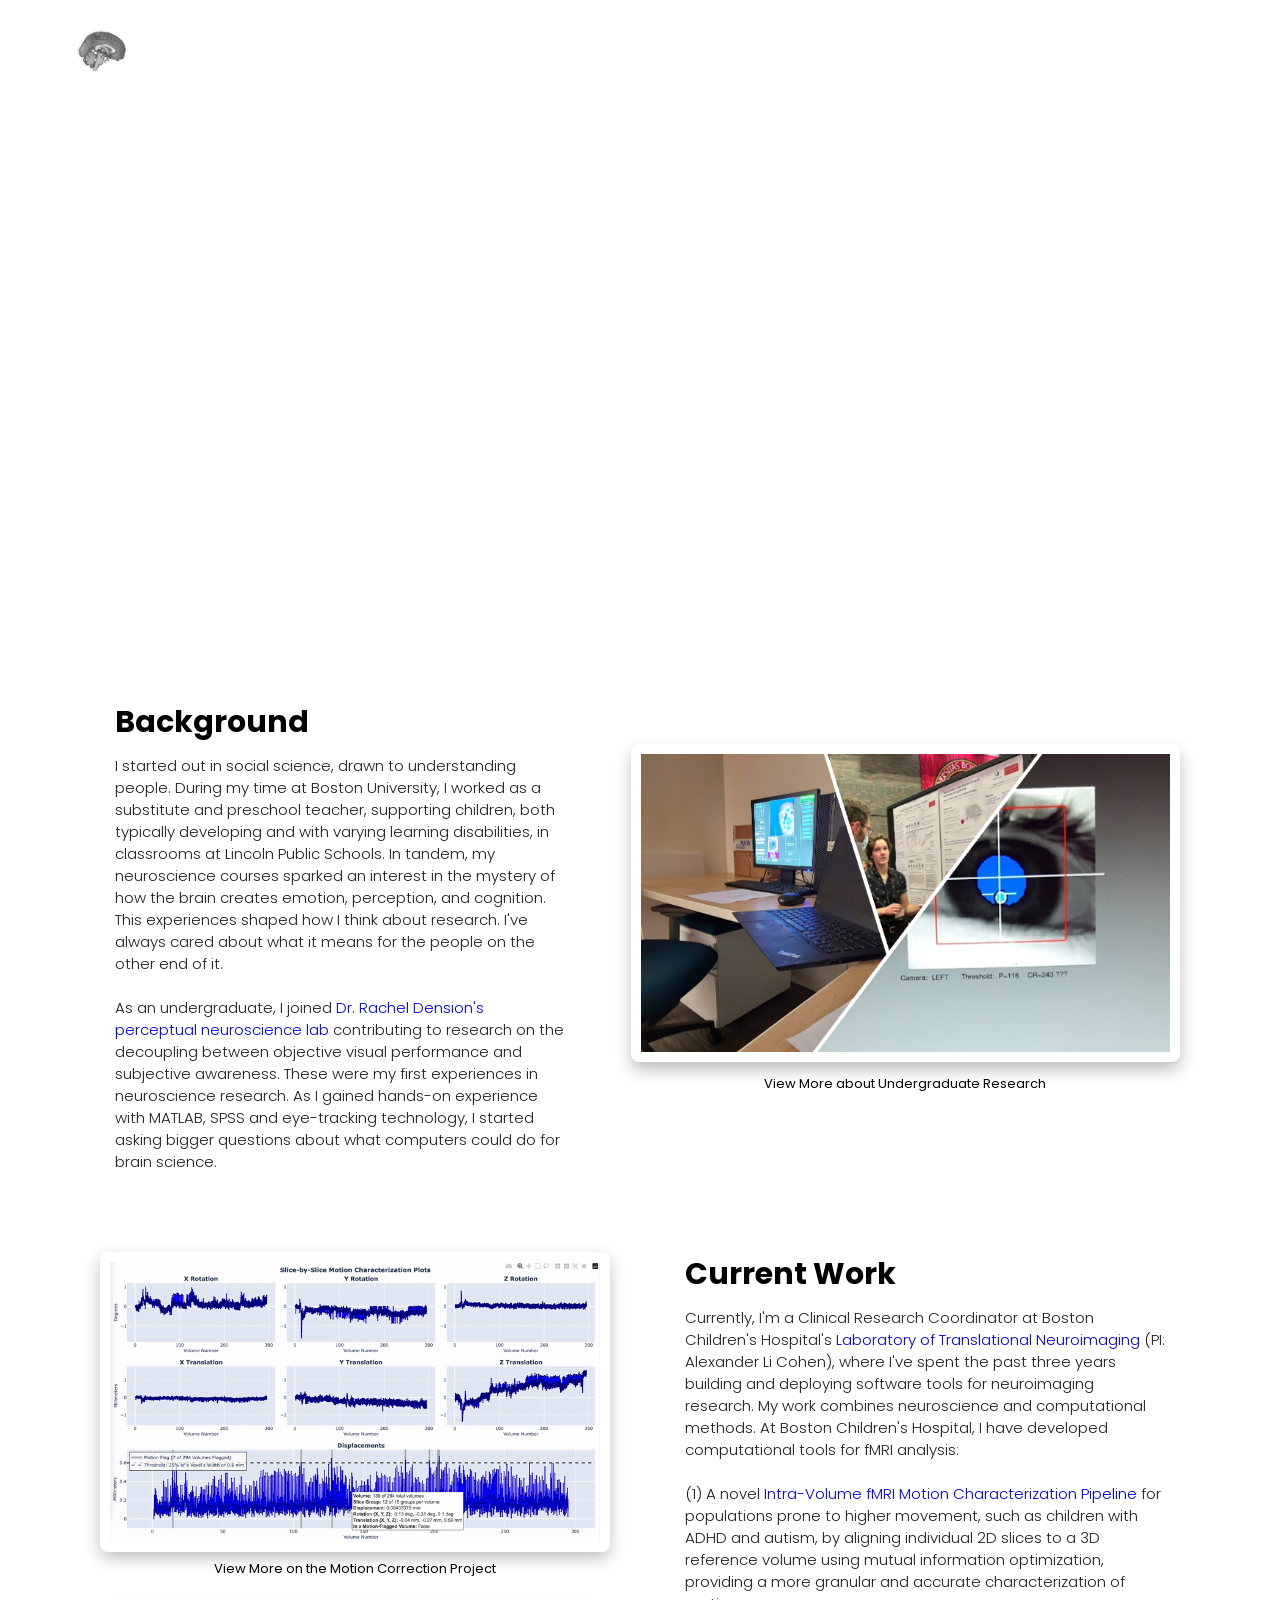
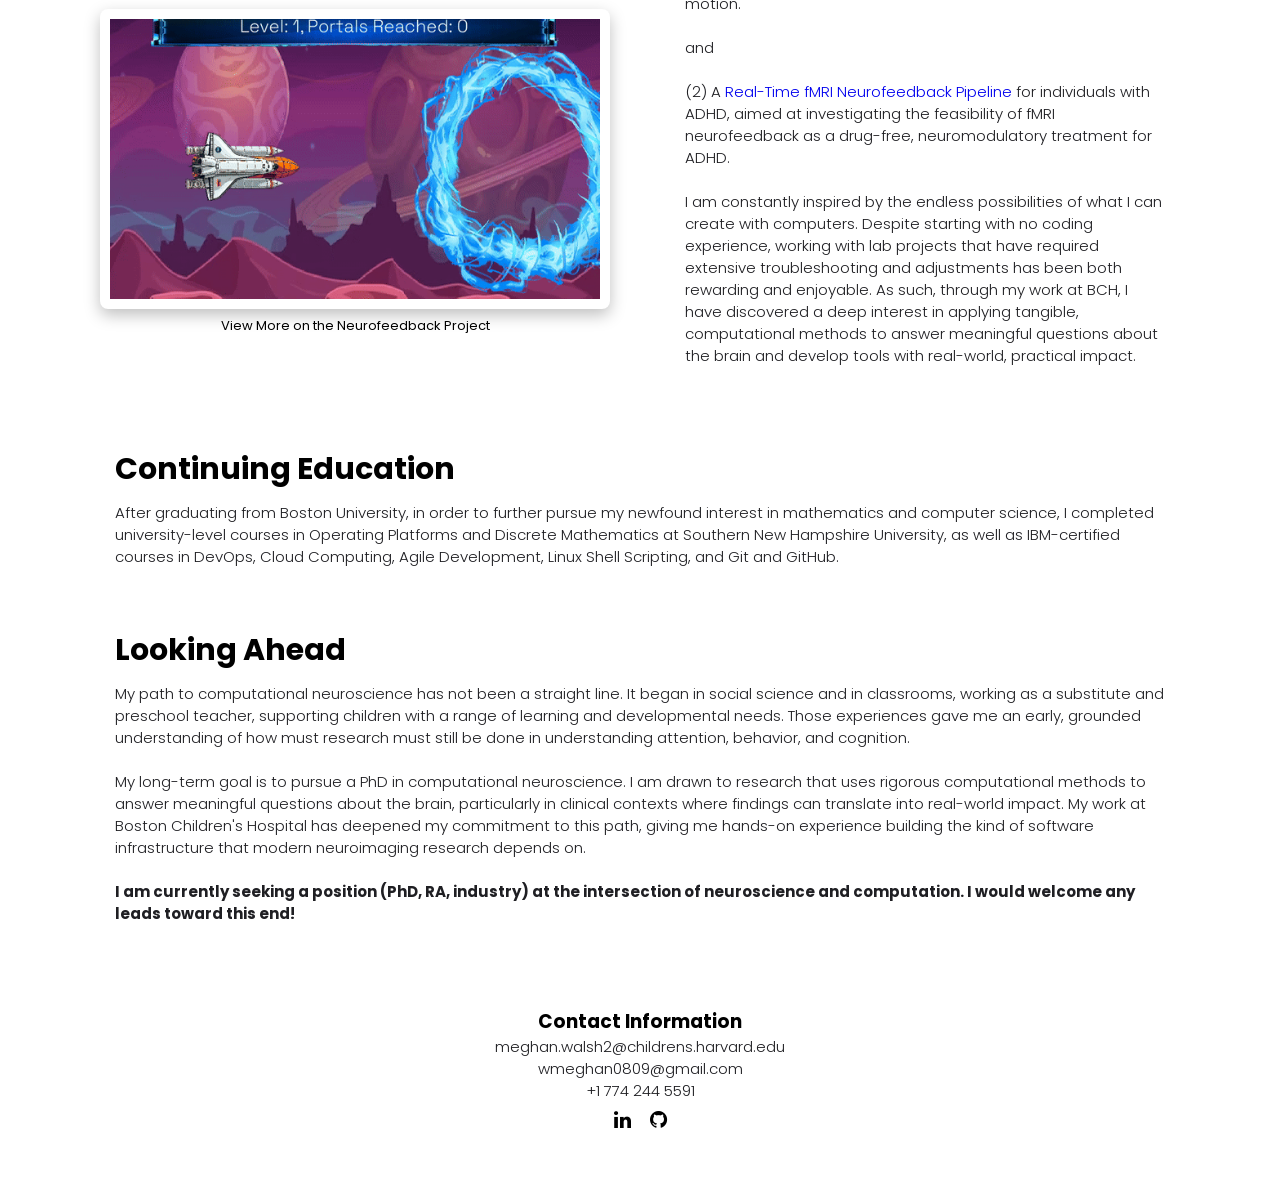
==== commit 2c4b35a5: "edit looking ahead section" ====
--- a/about.html
+++ b/about.html
@@ -113,10 +113,14 @@
         Those experiences gave me an early, grounded understanding of how must research must still be done in understanding attention, behavior, and cognition.
         <br><br>
         My long-term goal is to pursue a PhD in computational neuroscience. I am drawn to research that uses rigorous computational methods to 
-        answer meaningful questions about the brain — particularly in clinical contexts where findings can translate into real-world impact. 
+        answer meaningful questions about the brain, particularly in clinical contexts where findings can translate into real-world impact. 
         My work at Boston Children's Hospital has deepened my commitment to this path, giving me hands-on experience building the kind of software 
-        infrastructure that modern neuroimaging research depends on. I am currently seeking a position (PhD, RA, industry) at the 
-        intersection of neuroscience and computation. I would welcome any leads toward this end!
+        infrastructure that modern neuroimaging research depends on. 
+        <br><br>
+        <b>
+            I am currently seeking a position (PhD, RA, industry) at the intersection of 
+            neuroscience and computation. I would welcome any leads toward this end!
+        </b>
         <br><br>
     </p>
 </section>
--- a/style.css
+++ b/style.css
@@ -24,7 +24,7 @@
 .header{
     min-height: 100vh;
     width: 100%;
-    background-image: linear-gradient(rgba(4, 9, 30, 0.7)),url(assets/home_page/home_background.jpeg);
+    background-image: linear-gradient(rgba(4, 9, 30, 0.7)),url(assets/home_page/home_background.jpg);
     background-position: center;
     background-size: cover;
     position: relative;
@@ -183,6 +183,10 @@
     .row{
         flex-direction: column;
     }
+    .project-col h3{
+        padding-left: 5px;
+        padding-right: 5px;
+    }
 }
 .layer{
     background: #d4d4d6;
@@ -282,6 +286,11 @@
 .button-row3 .hero-btn {
     color: black;
     border: 1px solid black;
+}
+.button-row3 a{
+    padding: 20px;
+    width: 40%;
+    border-radius: 8px;
 }
 .button-row4 {
     margin-top: auto;
@@ -428,7 +437,7 @@
 }
 @media(max-width: 700px){
     .footer {
-        width: 80%;
+        width: 100%;
         padding: 30px;
     }
     .footer h3 {
@@ -474,11 +483,12 @@
     gap: 50px;
 }
 .section-one-text{
-    width: 50%;
+    width: 60%;
 }
 .section-one-text p{
     padding-bottom: 4%;
-    font-size: clamp(15px, 1vw, 30px)
+    font-size: clamp(15px, 1vw, 30px);
+    
 }
 .section-one .hero-btn{
     border: 1px solid black;
@@ -502,6 +512,7 @@
     background: white;
     border-radius: 8px;
     box-shadow: 0 8px 16px rgba(0, 0, 0, 0.25);
+    margin-top: 8%;
 }
 .section-one img:hover{
     box-shadow: 0 16px 32px rgba(0, 0, 0, 0.25);
@@ -642,32 +653,6 @@
         padding-right: 30px;
     }
 }
-/* ------- Motion Page ------- */
-.motion-sub-header{
-    min-height: 600px; /* adjust to taste */
-    height: auto;
-    width: 100%;
-    background-image: linear-gradient(rgba(4, 9, 30, 0.7)),url(assets/motion_page/bw_3d_movement_visualizer.gif);
-    background-position: center;
-    background-size: cover;
-    text-align: center;
-    color: white;
-    object-position: top;
-
-    display: flex;
-    align-items: center;
-    justify-content: center;
-    position: relative;  /* so nav can be positioned inside it */
-
-}
-.motion-sub-header .text-box h1{
-    font-size: 50px;
-}
-@media(max-width: 700px){
-    .motion-sub-header .text-box h1{
-        font-size: 40px;
-    }
-}
 /* ------- Neurofeedback Page ------- */
 .neurofeedback-sub-header{
     min-height: 600px; /* adjust to taste */
@@ -688,7 +673,8 @@
 }
 .neurofeedback-sub-header .text-box a{
     padding: 20px;
-    width: 20%
+    width: 20%;
+    margin-top: 2%;
 }
 /* ------- Neurofeedback Page: Introduction Section ------- */
 .introduction-section{
@@ -721,7 +707,7 @@
     padding-right: 70px;
 
 }
-.introduction-section .grants a{
+.introduction-section .grants .samuels-grant a{
     color: black;
     border-color: black;
     padding: 15px;
@@ -729,6 +715,24 @@
     display: flex;
     margin: 30px auto;
 }
+.introduction-section .grants .interface-neuro a{
+    color: black;
+    border-color: black;
+    padding: 15px;
+    width: 60%;
+    display: flex;
+    margin: 40px auto;
+}
+.introduction-section .grants .ro1 .button a{
+    color: black;
+    border-color: black;
+    padding: 15px;
+    width: 60%;
+    display: flex;
+    margin: 30px auto;
+}
+
+
 .introduction-section .grants h5{
     text-align: center;    
     font-size: 18px;
@@ -757,6 +761,10 @@
     background-color: #e8e8ea;
     padding: 15px;
     border-radius: 8px;
+}
+.introduction-section .grants .ro1 p a{
+    padding: 0px;
+    margin: 0px;
 }
 @media(max-width: 700px){
     .neurofeedback-sub-header .text-box h1{
@@ -1099,9 +1107,14 @@
 }
 .features .localizer{
     padding-top: 15px;
+    padding-left: 10px;
+    padding-right: 10px;
+    max-width: 1200px;
+    justify-content: center;
+    align-items: center;
+    margin: auto;
     margin-top: 5%;
-    margin-left: 4%;
-    margin-right: 4%;
+
 }
 .features .localizer h3{
     font-size: 20px;
@@ -1201,18 +1214,18 @@
 }
 .features .neurofeedback{
     padding: 15px;
-    margin-top: 3%;
-    margin-left: 4%;
-    margin-right: 4%;
+    margin: auto;
+    max-width: 1200px;
 }
 .features .neurofeedback p {
     padding-top: 10px;
+    
 }
 .features .neurofeedback h3{
     padding-left: 15px;
     font-size: 20px;
     text-align: center;
-    
+    margin-top: 6%;    
 }
 .features .neurofeedback .nfb-slideshow-bg{
     background-color: #e0e0e2;
@@ -1469,6 +1482,10 @@
 .features .vnc-docker-row{
     display: flex;
     gap: 8%;
+    max-width: 1300px;
+    margin: auto;
+    padding-left: 10px;
+    padding-right: 10px;
 }
 .features .vnc-docker-row .vnc{
     width: 40%;
@@ -1571,9 +1588,10 @@
     }   
 }
 .features .gui{
+    margin: auto;
     margin-top: 5%;
-    margin-left: 7%;
-    margin-right: 7%;
+    max-width: 1200px;
+    
 }
 .features .gui h3{
     font-size: 20px;
@@ -1634,6 +1652,46 @@
     .features .gui .box .outer-wrapper .figure-wrapper img{
         width: 95%;
         margin: auto;
+        height: 300px;
+    }
+}
+.features .samba{
+    margin: auto;
+    margin-top: 5%;
+    max-width: 1200px;
+    padding-left: 10px;
+    padding-right: 10px;
+}
+.features .samba h3{
+    font-size: 20px;
+    text-align: center;
+}
+.features .samba .box {
+    background-color: #e8e8ea;
+    padding: 20px;
+    border-radius: 8px;
+    display: flex;
+    gap: 15px;
+}
+.features .samba .box p{
+    margin: auto;
+}
+.features .samba .box img{
+    padding: 15px;
+    background-color: white;
+    border-radius: 8px;
+    box-shadow: 0 6px 16px rgba(0, 0, 0, 0.25);
+}
+@media(max-width: 700px){
+    .features .samba .box{
+        display: flex;
+        flex-direction: column;
+    }
+    .features .samba .box p{
+        padding-top: 5px;
+    }
+    .features .samba .box img{
+        height: 175px;
     }
 }
 /* ------- Neurofeedback Page: Project Overview ------- */
@@ -1686,4 +1744,527 @@
         margin-top: 10%;
 
     }   
+}
+/* ------- Motion Page ------- */
+.motion-sub-header{
+    min-height: 600px; /* adjust to taste */
+    height: auto;
+    width: 100%;
+    background-image: linear-gradient(rgba(4, 9, 30, 0.7)),url(assets/motion_page/samuels_grant.png);
+    text-align: center;
+    color: white;
+    object-position: top;
+
+    display: flex;
+    align-items: center;
+    justify-content: center;
+    position: relative;  /* so nav can be positioned inside it */
+
+}
+.motion-sub-header .text-box h1{
+    font-size: 50px;
+}
+.motion-sub-header .text-box a{
+    margin-top: 1%;
+    padding: 20px;
+    width: 20%;
+}
+@media(max-width: 700px){
+    .motion-sub-header .text-box h1{
+        font-size: 40px;
+    }
+    .motion-sub-header .text-box a{
+        margin-top: 5%;
+        padding: 20px;
+        width: 50%;
+    }
+}
+.introduction{
+    text-align: left;
+    padding-left: 100px;
+    padding-right: 100px;
+    padding-top: 50px;
+}
+.introduction .note-for-mobile{
+    text-align: center;
+    padding: 30px;
+    display: none;
+}
+.introduction p{
+    font-size: 18px;
+}
+.introduction a{
+    text-decoration: none;
+}
+.aims{
+    margin-top: 1%;
+    padding-left: 100px;
+    padding-right: 100px;
+}
+.aims p{
+    font-size: 16px;
+}
+.aims a{
+    text-decoration: none;
+}
+.aims .aims-wrapper{
+    display: flex;
+    gap: 80px;
+    margin-left: 5%;
+    margin-right: 5%;
+    margin-top: 0%;
+    justify-content: center;
+}
+.aims .aims-wrapper .characterization{
+    width: 35%;
+    background-color: #e8e8ea;
+    padding-top: 25px;
+    padding-bottom: 20px;
+    padding-left: 15px;
+    padding-right: 15px;
+    border-radius: 8px;
+}
+.aims .aims-wrapper .characterization .title p{
+    text-align: center;
+    font-size: 18px;
+}
+.aims .aims-wrapper .correction{
+    width: 35%;
+    background-color: #e8e8ea;
+    padding-top: 25px;
+    padding-bottom: 20px;
+    padding-left: 15px;
+    padding-right: 15px;
+    border-radius: 8px;
+}
+.aims .aims-wrapper .correction p{
+    padding-bottom: 20px;
+}
+.aims .aims-wrapper .correction .title p{
+    text-align: center;
+    font-size: 18px;
+    padding-bottom: 0px;
+}
+@media(max-width: 700px){
+    .introduction{
+        text-align: left;
+        padding-left: 10px;
+        padding-right: 10px;
+        padding-top: 30px;
+    }
+    .introduction .note-for-mobile{
+        display: block;
+    }
+    .aims{
+        margin-top: 3%;
+        padding-left: 10px;
+        padding-right: 10px;
+    }
+    .aims .aims-wrapper{
+        display: flex;
+        flex-direction: column;
+        gap: 40px;
+    }
+    .aims .aims-wrapper .characterization{
+        width: 100%;
+        padding-left: 5px;
+        padding-right: 5px;
+    }
+    .aims .aims-wrapper .correction{
+        width: 100%;
+        padding-left: 5px;
+        padding-right: 5px;
+    }
+}
+.motion-char-section h3{
+    font-size: 25px;
+    text-align: center;
+    margin-top: 5%;
+}
+.motion-char-section p{
+    text-align: center;
+    padding-left: 20%;
+    padding-right: 20%;
+}
+.motion-char-section .motion-slides-container-bg {
+    background-color: #e8e8ea;
+    margin-top: 1%;
+    margin-left: 5%;
+    margin-right: 5%;
+    margin-bottom: 5%;
+    padding: 20px;
+    border-radius: 15px;
+}
+.motion-char-section .motion-slides-container-bg p{
+    text-align: center;
+    padding: 20px;
+    display: none;
+}
+.motion-char-section .motion-slides-container-bg .motion-slides-container{
+    position: relative;
+    width: 100%;
+    padding: 10px;
+    border-radius: 15px;
+    background-color: white;
+    box-shadow: 0 6px 16px rgba(0, 0, 0, 0.25);
+}
+.motion-char-section .motion-slides-container-bg .motion-slides-container p{
+    display: None;
+}
+.motion-char-section .motion-slides-container-bg .motion-slides-container .motion-slides {
+    display: none;
+}
+.motion-char-section .motion-slides-container-bg .motion-slides-container .motion-slides img{
+    border-radius: 8px;
+}
+.motion-char-section .motion-slides-container-bg .motion-slides-container {
+    position: relative;
+}
+.motion-char-section .motion-slides-container-bg .motion-slides-container .prev,
+.motion-char-section .motion-slides-container-bg .motion-slides-container .next{
+    position: absolute;
+    top: 50%;
+    transform: translateY(-50%);
+    cursor: pointer;
+    padding: 16px;
+    font-size: 24px;
+    font-weight: bold;
+    color: black;
+    z-index: 100;
+}
+.motion-char-section .motion-slides-container-bg .motion-slides-container .prev {
+    left: 10px;
+}
+.motion-char-section .motion-slides-container-bg .motion-slides-container .next {
+    right: 10px;
+}
+.motion-char-section .motion-slides-container-bg .motion-slides-container .prev:hover{
+    background-color: white;
+    border-radius: 0px 8px  8px 0px;
+}
+.motion-char-section .motion-slides-container-bg .motion-slides-container .next:hover{
+    background-color: white;
+    border-radius: 8px 0px 0px 8px;
+}
+.motion-char-section .motion-slides-container-bg .motion-slides-container .motion-slides .numbertext {
+  color: #000000;
+  font-size: 15px;
+  padding: 10px 14px;
+  position: absolute;
+  top: 10px;
+  background-color: white;
+  border-radius: 8px 0px;
+  opacity: 0.75;
+}
+.motion-char-section .sms-mi-reg {
+    background-color: #e8e8ea;
+    padding-top: 35px;
+    padding-bottom: 25px;
+    padding-left: 15px;
+    padding-right: 15px;
+    margin-left: 5%;
+    margin-right: 5%;
+    border-radius: 8px;
+    display: flex;
+}
+.motion-char-section .sms-mi-reg p {
+    margin: auto;
+    padding: 0px;
+    padding-top: 20px;
+    padding-left: 20px;
+    padding-bottom: 30px;
+    text-align: left;
+}
+.motion-char-section .sms-mi-reg  p a{
+    border: 1px solid black;
+    color: black;
+    margin-left: 14%;
+    margin-top: 3%;
+    padding: 20px;
+    width: 60%;
+    align-items: center;
+
+}
+.motion-char-section .sms-mi-reg img{
+    width: 70%;
+    border-radius: 8px;
+}
+.motion-char-section .graph{
+    background-color: #e8e8ea;
+    margin-left: 5%;
+    margin-right: 5%;
+    margin-top: 5%;
+    padding: 30px;
+    border-radius: 8px;
+}
+.motion-char-section .graph a{
+    text-decoration: none;
+}
+.motion-char-section .graph p{
+    padding: 30px;
+}
+.motion-char-section .graph .graph-bg{
+    width: 100%;
+    height: 700px;
+    padding: 10px;
+    background-color: white;
+    border-radius: 10px;
+    box-shadow: 0 6px 16px rgba(0, 0, 0, 0.25);
+}
+.motion-char-section .graph .graph-bg  iframe{
+    width: 100%;
+    height: 670px;
+    
+}
+@media(max-width: 700px){
+    .motion-char-section p{
+        padding-left: 5px;
+        padding-right: 5px;
+        padding-bottom: 10px;
+        padding-top: 10px;
+    }
+    .motion-char-section .motion-slides-container-bg{
+        display: none;
+    }
+    .motion-char-section .sms-mi-reg{
+        display: flex;
+        flex-direction: column;
+        margin-top: 1%;
+        padding-top: 10px;
+    }
+    .motion-char-section .sms-mi-reg p a{
+        width: 100%;
+        margin: auto;
+    }
+    .motion-char-section .sms-mi-reg img {
+        display: none;
+    }
+    .motion-char-section .graph{
+        display: flex;
+        flex-direction: column;
+    }
+    .motion-char-section .graph .graph-bg{
+        display: none;
+    }
+    .motion-char-section .graph p{
+        padding: 10px;
+        text-align: left;
+    }
+}
+.motion-corr-section h3{
+    font-size: 25px;
+    text-align: center;
+    margin-top: 5%;
+}
+.motion-corr-section p{
+    text-align: center;
+}
+/* ------- Undergraduate Page ------- */
+.undergrad-sub-header{
+    min-height: 600px; /* adjust to taste */
+    height: auto;
+    width: 100%;
+    background-image: linear-gradient(rgba(4, 9, 30, 0.6)),url(assets/undergrad_page/undergraduate_bg.png);
+    background-position: center;
+    text-align: center;
+    color: white;
+    object-position: top;
+
+    display: flex;
+    align-items: center;
+    justify-content: center;
+    position: relative;  /* so nav can be positioned inside it */
+
+}
+.undergrad-sub-header .text-box h1{
+    font-size: 50px;
+}
+.undergrad-sub-header .text-box a{
+    margin-top: 1%;
+    padding: 20px;
+    width: 20%;
+}
+@media(max-width: 700px){
+    .undergrad-sub-header .text-box h1{
+        font-size: 40px;
+    }
+    .undergrad-sub-header .text-box a{
+        margin-top: 5%;
+        padding: 20px;
+        width: 50%;
+    }
+}
+/* ------- Undergraduate Page: Introduction ------- */
+.ug-introduction{
+    max-width: 1000px;
+    margin: auto;
+    padding: 30px;
+    padding-top: 50px;
+}
+.ug-introduction a{
+    text-decoration: none;
+}
+.ug-introduction p{
+    text-align: center;
+    font-size: 20px;
+    line-height: 1.2; 
+}
+.ug-introduction .project-names{
+    display: flex;
+    padding-top: 40px;
+    display: flex;
+    gap: 5%;
+    justify-content: center;
+}
+.ug-introduction .project-names a{
+    text-align: center;
+    background-color: #e8e8ea;;
+    padding: 40px;
+    max-width: 400px;
+    border-radius: 8px;
+    border: 10px solid white;
+    box-shadow: 0 3px 8px rgba(0, 0, 0, 0.25);
+    color: black;
+}
+.ug-introduction .project-names a:hover{
+    box-shadow: 0 6px 16px rgba(0, 0, 0, 0.25);
+}
+@media(max-width: 700px){
+    .ug-introduction .project-names{
+        display: flex;
+        flex-direction: column;
+        gap: 20px;
+    }
+}
+/* ------- Undergraduate Page: Project One ------- */
+.ug-project1{
+    text-align: center;
+    max-width: 1000px;
+    margin: auto;
+    margin-top: 5%;
+
+}
+.ug-project1 h3{
+    font-size: 20px;
+}
+.ug-project1 p{
+    font-size: 20px;
+    padding-bottom: 10px;
+}
+.ug-project1 .proj1-row1 {
+    padding-top: 10px;
+    margin: auto;
+}
+.ug-project1 .proj1-row1 p{
+    text-align: left;
+    font-size: 13px;
+
+}
+.ug-project1 .proj1-row2{
+    display: flex;
+    margin-top: 3%;
+    gap: 20px;
+}
+.ug-project1 .proj1-row2 .proj1-text-box{
+    margin: auto;
+}
+.ug-project1 .proj1-row2 .proj1-text-box p{
+    font-size: 14px;
+    text-align: left;
+    
+}
+.ug-project1 .proj1-row2 img{
+    max-width: 600px;
+    background-color: white;
+    padding: 10px;
+    box-shadow: 0 6px 16px rgba(0, 0, 0, 0.25);
+    border-radius: 8px;
+}
+@media(max-width: 700px) {
+    .ug-project1 p{
+        padding-top: 10px;
+        padding-left: 10px;
+        padding-right: 10px;
+        font-size: 17px;
+    }
+    .ug-project1 .proj1-row1 p{
+        margin: auto;
+        font-size: 12px;
+        padding-right: 20px;
+        padding-left: 25px;
+    }
+    .ug-project1 .proj1-row2{
+        display: flex;
+        flex-direction: column;
+        padding-left: 15px;
+        padding-right: 15px;
+    }
+}
+/* ------- Undergraduate Page: Project Two ------- */
+.ug-project2{
+    text-align: center;
+    max-width: 1000px;
+    margin: auto;
+    margin-top: 10%;
+}
+.ug-project2 h3{
+    font-size: 20px;
+}
+.ug-project2 p{
+    font-size: 20px;
+}
+.ug-project2 .proj2-row1 {
+    padding-top: 10px;
+    margin: auto;
+    
+}
+.ug-project2 .proj2-row1 p{
+    text-align: left;
+    font-size: 13px;
+    justify-content: center;
+
+}
+.ug-project2 .proj2-row2{
+    display: flex;
+    margin-top: 3%;
+    gap: 20px;
+}
+.ug-project2 .proj2-row2 .proj2-text-box{
+    margin: auto;
+}
+.ug-project2 .proj2-row2 .proj2-text-box p{
+    font-size: 14px;
+    text-align: left;
+}
+.ug-project2 .proj2-row2 .proj2-text-box a{
+    text-decoration: none;
+}
+.ug-project2 .proj2-row2 img{
+    width: 60%;
+    height: 700px;
+    background-color: white;
+    padding: 10px;
+    box-shadow: 0 6px 16px rgba(0, 0, 0, 0.25);
+    border-radius: 8px;
+    margin: auto;
+}
+@media(max-width: 700px) {
+    .ug-project2{
+        padding-left: 10px;
+        padding-right: 10px;
+        padding-top: 10px;
+        display: flex;
+        flex-direction: column;
+    }
+    .ug-project2 .proj2-row1 p{
+        font-size: 13px;
+        text-align: left;
+    }
+    .ug-project2 .proj2-row2{
+        display: flex;
+        flex-direction: column;
+    }
+    .ug-project2 .proj2-row2 img{
+        width: 100%;
+    }
 }
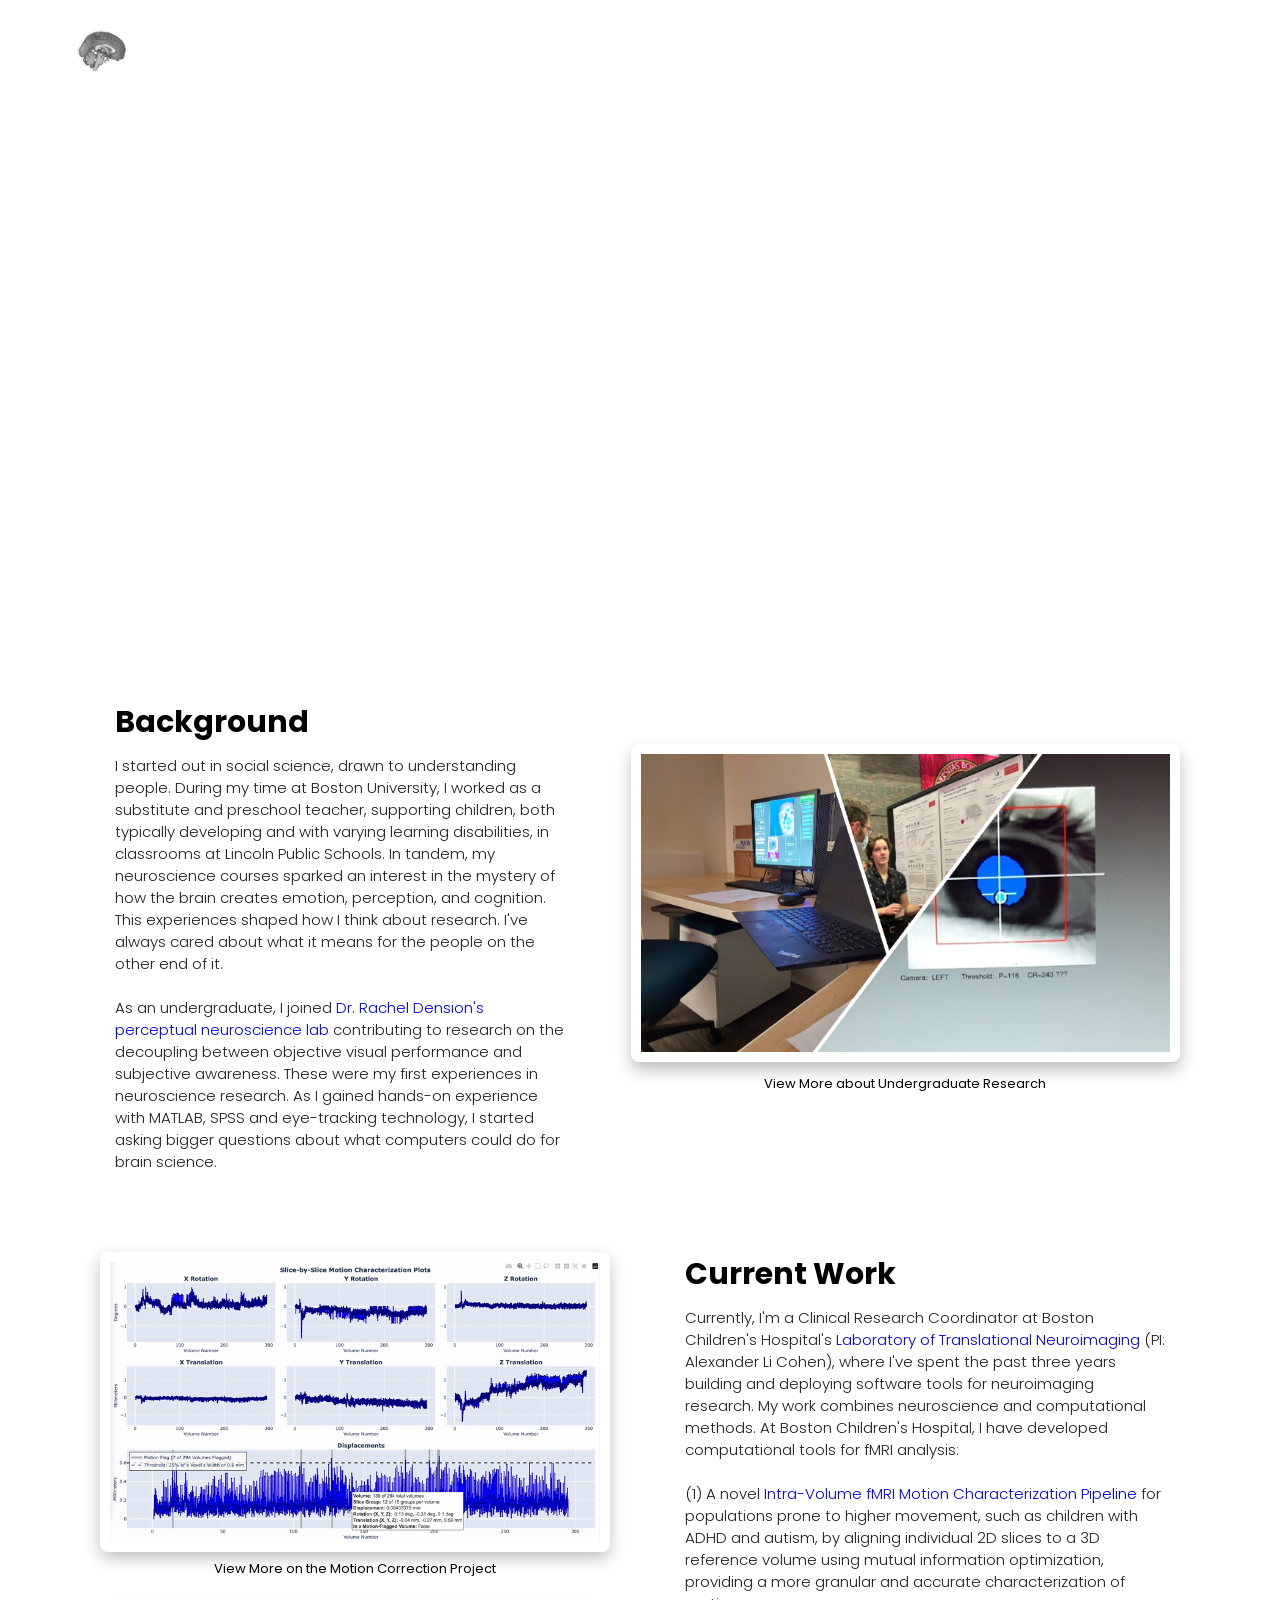
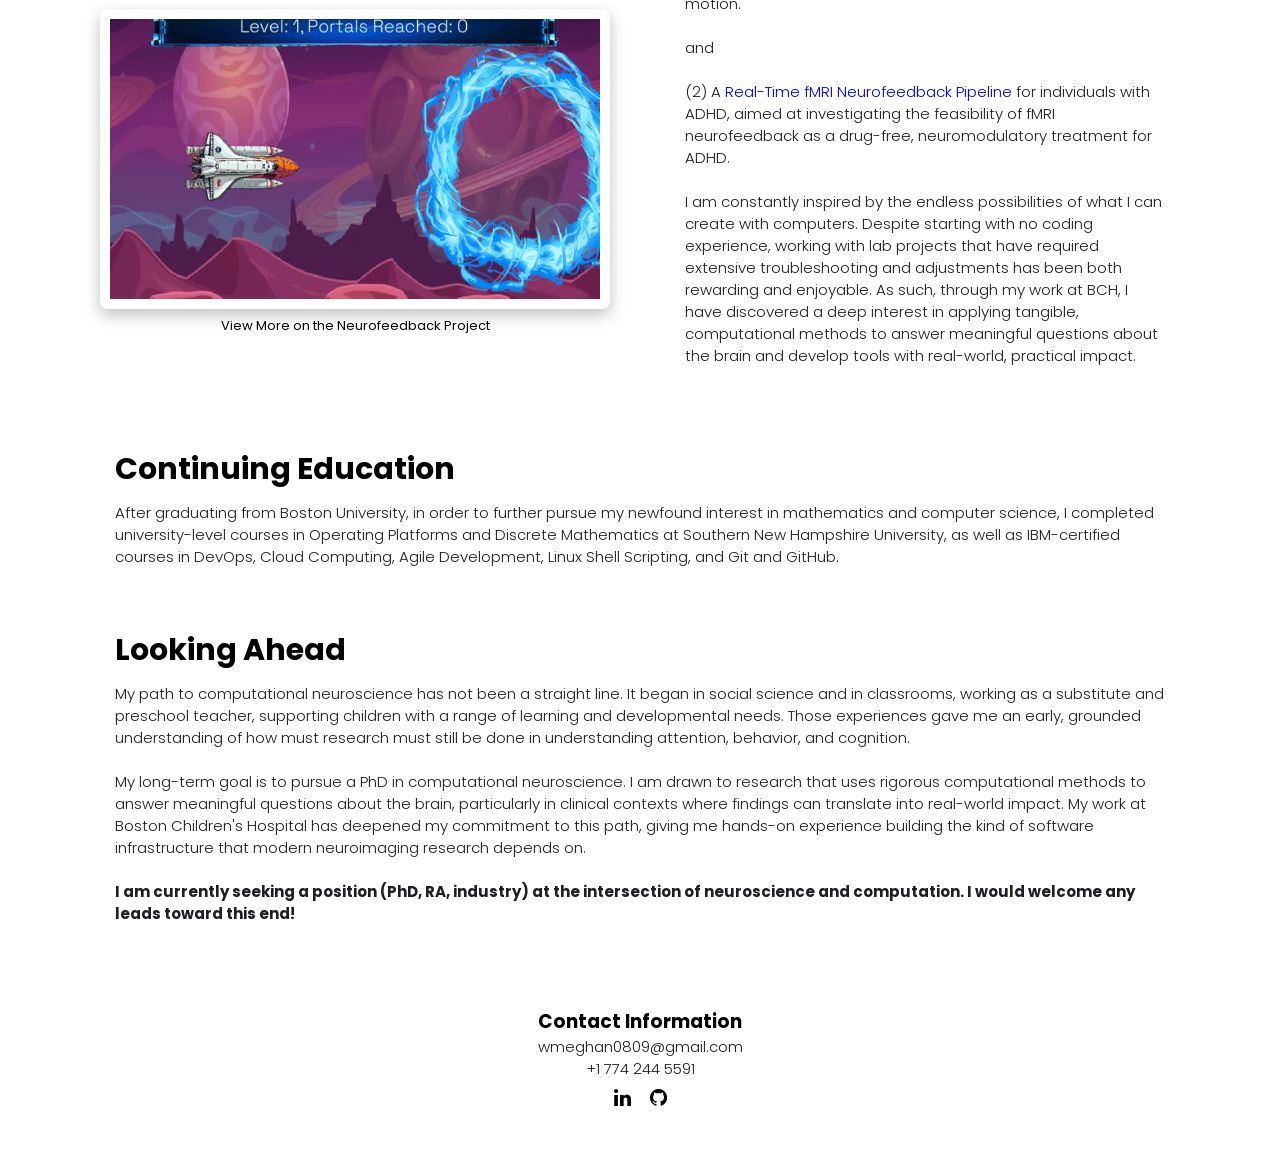
==== commit abbed250: "update contact information" ====
--- a/about.html
+++ b/about.html
@@ -140,7 +140,6 @@
 <!-------- Footer ------->
 <section class="footer">
     <h3>Contact Information</h3>
-    <p>meghan.walsh2@childrens.harvard.edu</p>
     <p>wmeghan0809@gmail.com</p>
     <p></p>
     <p>+1 774 244 5591</p>
--- a/style.css
+++ b/style.css
@@ -24,10 +24,12 @@
 .header{
     min-height: 100vh;
     width: 100%;
-    background-image: linear-gradient(rgba(4, 9, 30, 0.7)),url(assets/home_page/home_background.jpg);
+    background-image: linear-gradient(rgba(4, 9, 30, 0.832)),url(assets/home_page/home_background.png);
     background-position: center;
     background-size: cover;
-    position: relative;
+    text-align: center;
+    color: white;
+    object-position: top;
 }
 nav {
     display: flex;
@@ -58,7 +60,7 @@
 .nav-links ul li a{
     color: white;
     text-decoration: none;
-    font-size: 13px;
+    font-size: 16px;
 }
 .nav-links ul li::after{
     content: '';
@@ -82,12 +84,20 @@
     text-align: center;
 }
 .text-box h1{
-    font-size: 52px;    
+    font-size: 35px;
+    font-weight: normal;
+}
+.text-box h2{
+    font-size: 55px;
+    font-weight: normal;
 }
 .text-box p{
-    margin: 10px 0 40px;
+    margin: auto;
+    padding: 50px;
     font-size: 18px;
     color: white;
+    display: flex;
+    max-width: 1000px;
 }
 .hero-btn{
     display: inline-flex;
@@ -104,7 +114,8 @@
     position: relative;
     cursor: pointer;
     width: 130px;     
-    height: 15px;      
+    height: 15px;    
+    border-radius: 8px;  
 }
 .hero-btn:hover{
     border: 1px solid #959597;
@@ -319,11 +330,14 @@
 
 @media(max-width: 700px){
     html, body {overflow-x: hidden;}
+    .header{
+        width: 100%;
+    }
     .text-box h1{
-        font-size: 20px;
+        font-size: 30px;
     }
     .text-box{
-        width: 95%;
+        width: 100%;
     }
     .nav-links ul li {
         display: block;
@@ -452,11 +466,11 @@
 }
 /* --- About Page Header ---- */
 .sub-header{
+
     min-height: 600px; /* adjust to taste */
     height: auto;
     width: 100%;
     background-image: linear-gradient(rgba(4, 9, 30, 0.7)),url(assets/about_page/about_background.png);
-    background-position: center;
     background-size: cover;
     text-align: center;
     color: white;
@@ -682,6 +696,10 @@
     padding-left: 100px;
     padding-right: 100px;
     padding-top: 50px;
+    max-width: 1300px;
+    justify-content: center;
+    align-items: center;
+    margin: auto;
 }
 .introduction-section p{
     font-size: 18px;
@@ -702,10 +720,13 @@
     text-align: left;
     display: flex;
     padding-top: 50px;
-    gap: 40px;
+    gap: 20px;
     padding-left: 50px;
     padding-right: 70px;
 
+}
+.introduction-section .hero-btn{
+    border-radius: 8px;
 }
 .introduction-section .grants .samuels-grant a{
     color: black;
@@ -713,15 +734,22 @@
     padding: 15px;
     width: 60%;
     display: flex;
-    margin: 30px auto;
-}
-.introduction-section .grants .interface-neuro a{
+    margin: 35px auto;
+}
+.introduction-section .grants .interface-neuro .buttons{
+    display: flex;
+    flex-direction: column;
+    margin-top: 20%;
+    gap: 20px;
+}
+.introduction-section .grants .interface-neuro .buttons a{
     color: black;
     border-color: black;
     padding: 15px;
     width: 60%;
     display: flex;
-    margin: 40px auto;
+    margin-left: auto;
+    margin-right: auto;
 }
 .introduction-section .grants .ro1 .button a{
     color: black;
@@ -794,6 +822,7 @@
     padding-top: 50px;
     width: 100%;
     margin: auto;
+    max-width: 1300px;
 }
 .features h3{
     padding-bottom: 10px;
@@ -1505,11 +1534,10 @@
 .features .vnc-docker-row  .vnc .box .img_wrapper{
     padding: 20px;
     padding-top: 40px;
-    padding-left: 40px;
+    
     border-radius: 8px;
     background-color: white;
     box-shadow: 0 6px 16px rgba(0, 0, 0, 0.25);
-    width: 90%;
     margin: auto;
 }
 .features .vnc-docker-row  .vnc .box .img_wrapper img{
@@ -1528,14 +1556,15 @@
 }
 .features .vnc-docker-row .docker .box{
     background-color: #e0e0e2;
-    padding-top: 40px;
-    padding-bottom: 30px;
+    padding-top: 80px;
+    padding-bottom: 90px;
     padding-left: 40px;
     padding-right: 40px;
     border-radius: 8px;
 }
 .features .vnc-docker-row .docker .box p{
     text-align: left;
+    
 }
 .features .vnc-docker-row .docker .box .img_wrapper{
     margin-top: 5%;
@@ -1546,6 +1575,7 @@
 }
 .features .vnc-docker-row .docker .box .img_wrapper img{
     width: 100%;
+    height: 275px;
 }
 @media(max-width: 700px){
     .features .vnc-docker-row{
@@ -1590,7 +1620,7 @@
 .features .gui{
     margin: auto;
     margin-top: 5%;
-    max-width: 1200px;
+    max-width: 1100px;
     
 }
 .features .gui h3{
@@ -1658,7 +1688,7 @@
 .features .samba{
     margin: auto;
     margin-top: 5%;
-    max-width: 1200px;
+    max-width: 1100px;
     padding-left: 10px;
     padding-right: 10px;
 }
@@ -1700,8 +1730,8 @@
     padding-left: 100px;
     padding-right: 100px;
     padding-top: 100px;
-    margin-left: 5%;
-    margin-right: 5%;
+    margin: auto;
+    max-width: 1100px;
 }
 .project-overview h3{
     padding-left: 14px;
@@ -1750,7 +1780,9 @@
     min-height: 600px; /* adjust to taste */
     height: auto;
     width: 100%;
-    background-image: linear-gradient(rgba(4, 9, 30, 0.7)),url(assets/motion_page/samuels_grant.png);
+    background-image: linear-gradient(rgba(4, 9, 30, 0.7)),url(assets/motion_page/background.png);
+    background-position: center;
+    background-size: cover;
     text-align: center;
     color: white;
     object-position: top;
@@ -1758,8 +1790,7 @@
     display: flex;
     align-items: center;
     justify-content: center;
-    position: relative;  /* so nav can be positioned inside it */
-
+    position: relative;
 }
 .motion-sub-header .text-box h1{
     font-size: 50px;
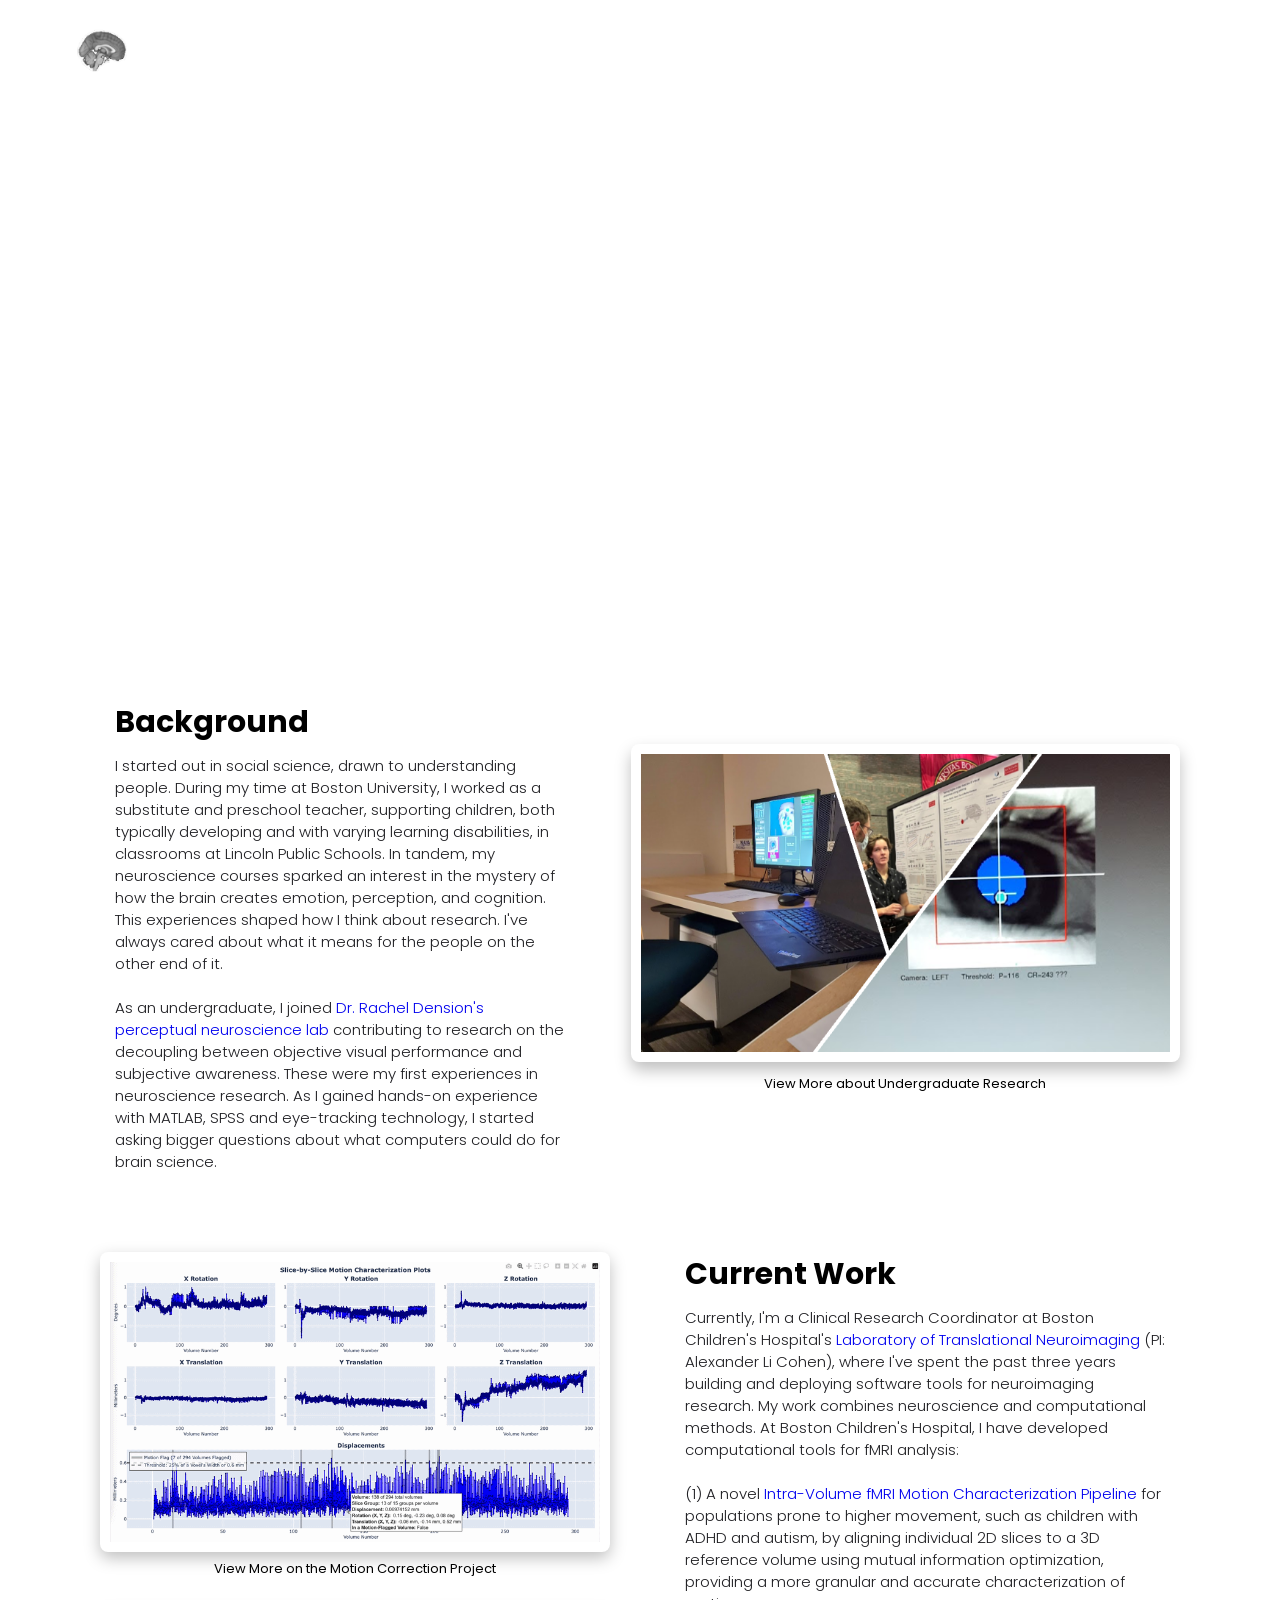
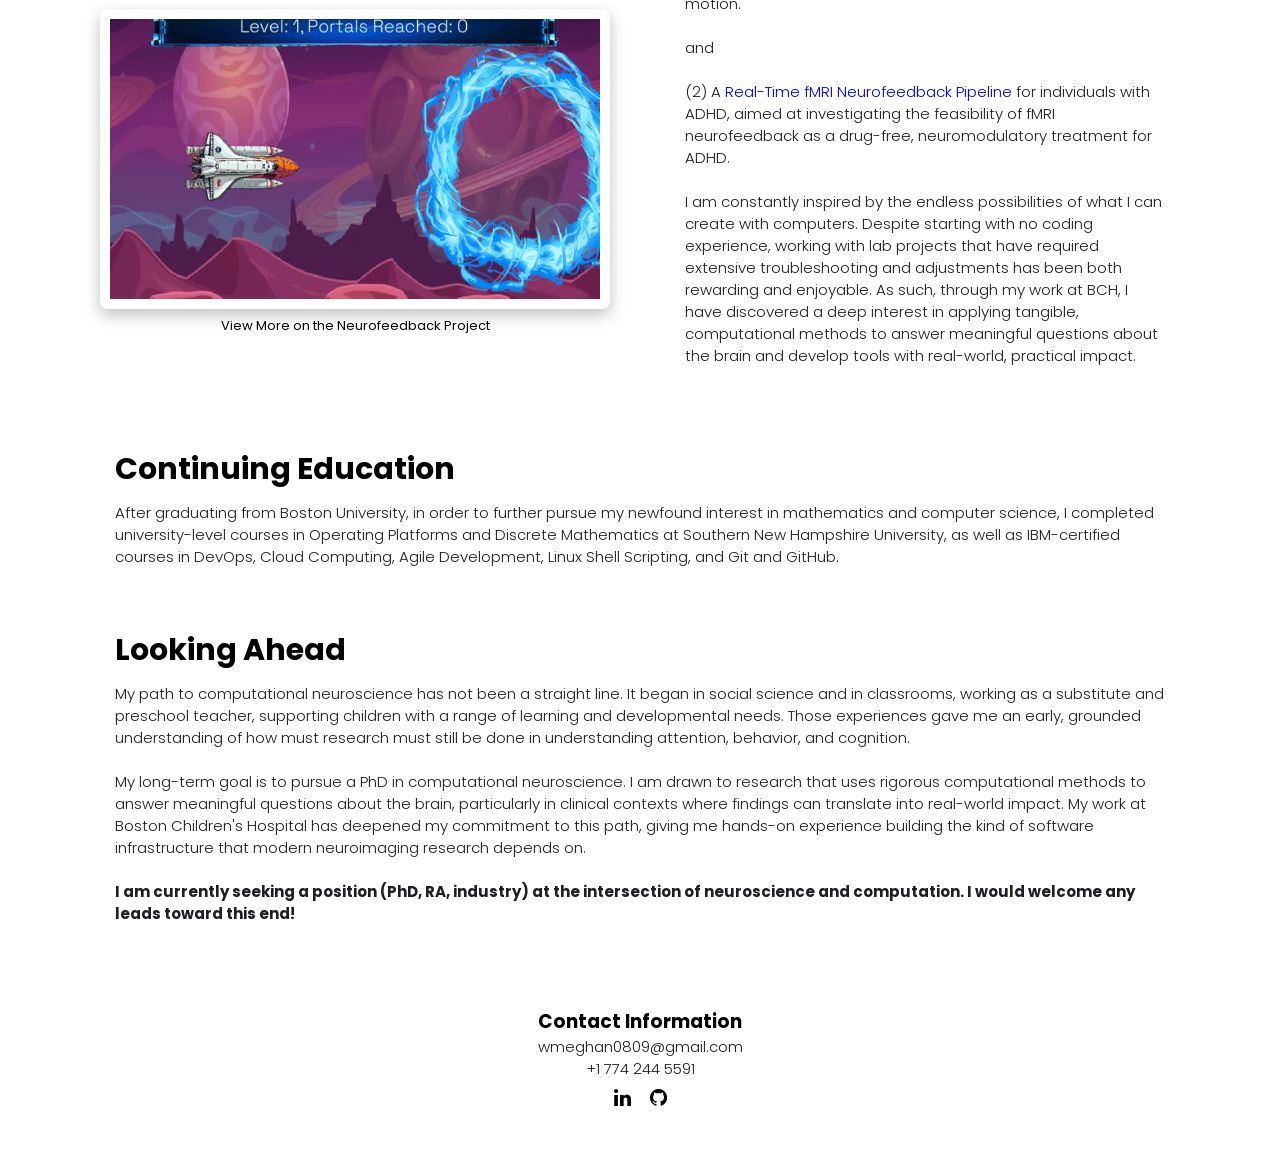
==== commit 1390718c: "switch nav link order" ====
--- a/about.html
+++ b/about.html
@@ -20,8 +20,8 @@
             <i class="fa fa-times" onclick="hideMenu()"></i>
             <ul>
                 <li><a href="index.html">HOME</a></li>
+                <li><a href="intravolume_motion.html">fMRI MOTION CHARACTERIZATION</a></li>
                 <li><a href="neurofeedback.html">fMRI NEUROFEEDBACK</a></li>
-                <li><a href="intravolume_motion.html">fMRI MOTION CHARACTERIZATION</a></li>
                 <li><a href="undergraduate_research.html">UNDERGRADUATE RESEARCH</a></li>
                 <li><a href="about.html">ABOUT ME</a></li>
             </ul>
--- a/style.css
+++ b/style.css
@@ -1793,7 +1793,7 @@
     position: relative;
 }
 .motion-sub-header .text-box h1{
-    font-size: 50px;
+    font-size: 35px;
 }
 .motion-sub-header .text-box a{
     margin-top: 1%;
@@ -1810,285 +1810,420 @@
         width: 50%;
     }
 }
-.introduction{
-    text-align: left;
-    padding-left: 100px;
-    padding-right: 100px;
-    padding-top: 50px;
-}
-.introduction .note-for-mobile{
-    text-align: center;
-    padding: 30px;
-    display: none;
-}
-.introduction p{
-    font-size: 18px;
-}
-.introduction a{
+/* ------- Motion Page: Introduction ------- */
+.publication {
+    background-color: rgb(230, 230, 230);
+    width: 100%;
+    padding: 2%;
+}
+.publication .title p{
+    text-align: center;
+    padding-bottom: 15px;
+}
+.motion-introduction {
+    padding-left: 10%;
+    padding-right: 10%;
+    padding-top: 4%;
+    padding-bottom: 3%;
+}
+.motion-introduction p{  
+    font-size: 15px;
+}
+.motion-introduction .intro-paragraph p{
+    width: 100%;
+    padding-left: 0%;
+    padding-right: 0%;
+}
+.motion-introduction .workflow-image{
+    text-align: center;
+}
+.motion-introduction .workflow-image img{
+    width: 60%;
+    border-radius: 8px;
+    border: 10px solid white;
+    box-shadow: 0 3px 8px rgba(0, 0, 0, 0.4);
+    margin-bottom: 1%;
+    margin-left: 1%;
+    align-items: center;
+    float: right;
+}
+@media(max-width: 700px){
+    .publication{
+        width: 100%;
+    }
+    .publication .title p{
+        text-align: left;
+    }
+    .publication p{
+        padding-left: 10%;
+        padding-right: 10%;
+    }
+    .motion-introduction .intro-paragraph p{
+        width: 100%;
+        padding-left: 2%;
+        padding-right: 2%;
+        margin-top: 5%;
+    }
+    .motion-introduction .workflow-image img{
+        width: 100%;
+        margin-bottom: 5%;
+    }
+}
+/* ------- Motion Page: Section Buttons ------- */
+.section-button-section{
+    padding-left: 10%;
+    padding-right: 10%;
+    padding-top: 5%;
+    padding-bottom: 5%;
+    background-color: #cdcdd0;
+}
+.section-button-section h3{
+    text-align: center;
+    font-weight: normal;
+}
+.section-button-section .buttons{
+    display: flex;
+    justify-content: center;
+    gap: 5%;
+    padding: 2%;
+}
+.section-button-section .buttons h3{
+    font-size: 24px;
+}
+.section-button-section .buttons a{
+    width: 40%;
     text-decoration: none;
-}
-.aims{
+    color: black;
+}
+.section-button-section .buttons .motion-char-button{
+    padding: 5%;
+    border-radius: 8px;
+    justify-content: center;
+    padding-bottom: 20%;
+    padding-top: 20%;
+    color: white;
+    background-image: linear-gradient(rgba(4, 9, 30, 0.7)), url("/Users/meghan/portfolio/assets/motion_page/motion-char-button.png");
+    background-position: center;
+    background-size: cover;
+    border: 10px solid white;
+    box-shadow: 0 3px 8px rgba(0, 0, 0, 0.6);
+}
+.section-button-section .buttons .motion-corr-button{
+    padding: 5%;
+    border-radius: 8px;
+    justify-content: center;
+    padding-bottom: 20%;
+    padding-top: 20%;
+    color: white;
+    background-image: linear-gradient(rgba(4, 9, 30, 0.7)), url("/Users/meghan/portfolio/assets/motion_page/motion-corr-button.png");
+    background-position: center;
+    background-size: cover;
+    border: 10px solid white;
+    box-shadow: 0 3px 8px rgba(0, 0, 0, 0.6);
+}
+.section-button-section .buttons .motion-char-button:hover{
+    box-shadow: 0 6px 16px rgba(0, 0, 0, 0.6);
+}
+.section-button-section .buttons .motion-corr-button:hover{
+    box-shadow: 0 6px 16px rgba(0, 0, 0, 0.6);
+}
+@media(max-width: 700px){
+    .section-button-section .buttons a{
+        width: 100%;
+        text-decoration: none;
+        color: black;
+    }
+    .section-button-section .buttons{
+        padding-top: 20px;
+        flex-direction: column;
+        gap: 20px;
+        
+    }
+    .section-button-section .buttons h3{
+        font-size: 23px;
+    }
+    .section-button-section .buttons .motion-char-button{
+        width: 100%;
+        padding: 12%;
+        height: 150px;
+    }
+    .section-button-section .buttons .motion-corr-button{
+        width: 100%;
+        padding: 12%;
+        height: 150px;
+    }
+}
+/* ------- Motion Page: Motion Characterization ------- */
+.motion-char{
+    padding-left: 10%;
+    padding-right: 10%;
+    padding-top: 5%;
+    padding-bottom: 3%;
+}
+.motion-char h3{
+    text-align: center;
+    padding-bottom: 1%;
+    font-size: 30px;
+    width: 100%;
+}
+/* ------- Motion Page: Motion Characterization - Ref Vol Selection ------- */
+.motion-char .ref-vol-selection{
+    padding-top: 2%;
+}
+.motion-char .ref-vol-selection h4{
+    font-weight: normal;
+    padding-bottom: 1%;
+    font-size: 20px;
+}
+.motion-char .ref-vol-selection hr{
+    margin-bottom: 2%;
+}
+.motion-char .ref-vol-selection p{
+    font-size: 15px;
+    color: black;
+    padding: 0px;
+    margin-top: -4%; /* adjust to taste */
+    padding-left: 1%;
+    padding-right: 1%;
+}
+.motion-char .ref-vol-selection .non-text-elements {
+    float: right;
+    margin: 0 0 10px 25px; /* space between image and text */
+    display: flex;
+    flex-direction: column;
+
+}
+.motion-char .ref-vol-selection .non-text-elements .py-image img{
+    height: 500px;
+    padding: 1%;
+    box-shadow: 0 3px 8px rgba(0, 0, 0, 0.6);
+    border-radius: 8px;
+    padding-bottom: 2%;
+    
+}
+.motion-char .ref-vol-selection .non-text-elements .py-button{
+    margin: auto;
+    padding: 3%;
+    margin-top: -6%;
+
+}
+.motion-char .ref-vol-selection .non-text-elements .py-button a{
+    color: black;
+    border-color: white;
+    background-color: white;
+    box-shadow: 0 3px 8px rgba(0, 0, 0, 0.6);
+    width: 100%;
+    padding-top: 8%;
+    padding-bottom: 8%;   
+}
+.motion-char .ref-vol-selection .non-text-elements:hover .py-image img{
+    box-shadow: 0 6px 16px rgba(0, 0, 0, 0.6);
+}
+.motion-char .ref-vol-selection .non-text-elements:hover .py-button a{
+    box-shadow: 0 6px 16px rgba(0, 0, 0, 0.6);
+}
+@media(max-width: 700px){
+    .motion-char .ref-vol-selection .non-text-elements{
+        width: 100%;
+    }
+    .motion-char .ref-vol-selection .non-text-elements .py-image img{
+        width: 100%;
+        height: 50%;
+    }
+}
+/* ------- Motion Page: Motion Characterization - Registration Procedure ------- */
+.motion-char .registration-procedure {
+    padding-top: 4%;
+}
+.motion-char .registration-procedure h4{
+    font-weight: normal;
+    padding-bottom: 1%;
+    font-size: 20px;
+}
+.motion-char .registration-procedure hr{
+    margin-bottom: 2%;
+}
+.motion-char .registration-procedure .reg-button-box{
+    text-align: center;
+}
+.motion-char .registration-procedure .reg-button-box a{
+    color: black;
+    background-color: #f1f1f1;
+    border-color: #f1f1f1;
+    width: 30%;
+    padding-top: 2%;
+    padding-bottom: 2%;
+    margin-left: 1%;
+    margin-right: 1%;
+    box-shadow: 0 3px 8px rgba(0, 0, 0, 0.5);
+}
+.motion-char .registration-procedure .reg-button-box a:hover{
+    border: 1px solid #959597;
+    background: #959597;
+    transition: 1s;
+}
+.motion-char .registration-procedure .reg-text-box{
+    align-items: center;
+    margin-top: 3%;
+}
+.motion-char .registration-procedure .reg-text-box p{
+    font-size: 15px;
+    padding-left: 1%;
+    padding-right: 1%;
+}
+.motion-char .registration-procedure .reg-text-box a{
+    text-decoration: none;
+}
+.motion-char .registration-procedure .reg-text-box iframe{
+    width: 70%;
+    height: 650px;
+    float: right;
+    box-shadow: 0 3px 8px rgba(0, 0, 0, 0.6);
+    border-radius: 8px;
+    margin-left: 2%;
+}
+@media(max-width: 700px){
+    .motion-char .registration-procedure .reg-button-box {
+        display: flex;
+        flex-direction: column;
+    }
+    .motion-char .registration-procedure .reg-button-box a{
+        justify-content: left;
+        width: 100%;
+        padding: 5%;
+        margin-left: 0%;
+        margin-bottom: 3%;
+        margin-top: 3%;
+    }
+    .motion-char .registration-procedure .reg-text-box iframe{
+        display: none;
+    }
+}
+/* ------- Motion Page: Motion Characterization - Thresholding ------- */
+.motion-char .thresholding {
+    padding-top: 4%;
+}
+.motion-char .thresholding h4{
+    font-weight: normal;
+    padding-bottom: 1%;
+    font-size: 20px;
+}
+.motion-char .thresholding p{
+    margin-top: 2%;
+}
+.motion-char .thresholding a{
+    text-decoration: none;
+}
+.motion-char .thresholding .thresholding-non-text{
+    display: flex;
+    flex-direction: column;   /* image on top, button below */
+    width: 55%;
+    float: right;
+    margin-top: 2%;
+    margin-left: 2%;
+    margin-right: 5%;
+}
+.motion-char .thresholding .thresholding-non-text img{
+    width: 100%;
+    box-shadow: 0 3px 8px rgba(0, 0, 0, 0.6);
+    border-radius: 8px;
+    padding-bottom: 2%;
+}
+.motion-char .thresholding .thresholding-non-text .thresholding-button{
+    display: flex;
+    justify-content: center;
+    width: 100%;
+}
+.motion-char .thresholding .thresholding-non-text .thresholding-button a{
+    color: black;
+    background-color: white;
+    box-shadow: 0 3px 8px rgba(0, 0, 0, 0.6);
+    padding-top: 3%;
+    padding-bottom: 3%;
+    width: 50%;
+    margin-top: -3%;
+}
+.motion-char .thresholding .thresholding-non-text:hover img{
+    box-shadow: 0 8px 16px rgba(0, 0, 0, 0.6);
+}
+.motion-char .thresholding .thresholding-non-text:hover .thresholding-button a{
+    box-shadow: 0 8px 16px rgba(0, 0, 0, 0.6);
+    transition: 0s;
+    border-color: white;
+}
+@media(max-width: 700px){
+    .motion-char .thresholding .thresholding-non-text{
+        width: 100%;
+        margin: auto;
+        padding-top: 5%;
+        padding-bottom: 5%;
+    }
+    .motion-char .thresholding .thresholding-non-text .thresholding-button a{
+        width: 80%;
+        padding-top: 5%;
+        padding-bottom: 5%;
+    }
+    .motion-char .thresholding p{
+        width: 100%;
+        padding-left: 1%;
+        padding-right: 0%;
+    }
+}
+/* ------- Motion Page: Motion Correction ------- */
+.motion-corr {
+    margin-top: 5%;
+    display: flex;
+    flex-direction: column;
+}
+.motion-corr h3{
+    text-align: center;
+    padding-bottom: 1%;
+    font-size: 30px;
+    width: 100%;
+}
+.motion-corr img{
+    width: 70%;
+    padding: 1%;
+    box-shadow: 0 3px 8px rgba(0, 0, 0, 0.6);
+    border-radius: 8px;
+    margin: auto;
+    margin-bottom: 2%;
+}
+.motion-corr .motion-corr-text p{
+    padding-left: 10%;
+    padding-right: 10%;
+}
+.motion-corr .motion-corr-citations{
+    border-radius: 8px;
+    width: 60%;
+    margin: auto;
+    margin-top: 5%;
+    border: 1px solid black;
+    padding: 2%;
+   
+}
+.motion-corr .motion-corr-citations h5{
+    font-size: 20px;
+    margin-bottom: 4%;
     margin-top: 1%;
-    padding-left: 100px;
-    padding-right: 100px;
-}
-.aims p{
-    font-size: 16px;
-}
-.aims a{
-    text-decoration: none;
-}
-.aims .aims-wrapper{
-    display: flex;
-    gap: 80px;
-    margin-left: 5%;
-    margin-right: 5%;
-    margin-top: 0%;
-    justify-content: center;
-}
-.aims .aims-wrapper .characterization{
-    width: 35%;
-    background-color: #e8e8ea;
-    padding-top: 25px;
-    padding-bottom: 20px;
-    padding-left: 15px;
-    padding-right: 15px;
-    border-radius: 8px;
-}
-.aims .aims-wrapper .characterization .title p{
-    text-align: center;
-    font-size: 18px;
-}
-.aims .aims-wrapper .correction{
-    width: 35%;
-    background-color: #e8e8ea;
-    padding-top: 25px;
-    padding-bottom: 20px;
-    padding-left: 15px;
-    padding-right: 15px;
-    border-radius: 8px;
-}
-.aims .aims-wrapper .correction p{
-    padding-bottom: 20px;
-}
-.aims .aims-wrapper .correction .title p{
-    text-align: center;
-    font-size: 18px;
-    padding-bottom: 0px;
+}
+.motion-corr .motion-corr-citations p{
+    margin: auto;
+    padding-bottom: 2%;
 }
 @media(max-width: 700px){
-    .introduction{
-        text-align: left;
-        padding-left: 10px;
-        padding-right: 10px;
-        padding-top: 30px;
-    }
-    .introduction .note-for-mobile{
-        display: block;
-    }
-    .aims{
-        margin-top: 3%;
-        padding-left: 10px;
-        padding-right: 10px;
-    }
-    .aims .aims-wrapper{
-        display: flex;
-        flex-direction: column;
-        gap: 40px;
-    }
-    .aims .aims-wrapper .characterization{
-        width: 100%;
-        padding-left: 5px;
-        padding-right: 5px;
-    }
-    .aims .aims-wrapper .correction{
-        width: 100%;
-        padding-left: 5px;
-        padding-right: 5px;
-    }
-}
-.motion-char-section h3{
-    font-size: 25px;
-    text-align: center;
-    margin-top: 5%;
-}
-.motion-char-section p{
-    text-align: center;
-    padding-left: 20%;
-    padding-right: 20%;
-}
-.motion-char-section .motion-slides-container-bg {
-    background-color: #e8e8ea;
-    margin-top: 1%;
-    margin-left: 5%;
-    margin-right: 5%;
-    margin-bottom: 5%;
-    padding: 20px;
-    border-radius: 15px;
-}
-.motion-char-section .motion-slides-container-bg p{
-    text-align: center;
-    padding: 20px;
-    display: none;
-}
-.motion-char-section .motion-slides-container-bg .motion-slides-container{
-    position: relative;
-    width: 100%;
-    padding: 10px;
-    border-radius: 15px;
-    background-color: white;
-    box-shadow: 0 6px 16px rgba(0, 0, 0, 0.25);
-}
-.motion-char-section .motion-slides-container-bg .motion-slides-container p{
-    display: None;
-}
-.motion-char-section .motion-slides-container-bg .motion-slides-container .motion-slides {
-    display: none;
-}
-.motion-char-section .motion-slides-container-bg .motion-slides-container .motion-slides img{
-    border-radius: 8px;
-}
-.motion-char-section .motion-slides-container-bg .motion-slides-container {
-    position: relative;
-}
-.motion-char-section .motion-slides-container-bg .motion-slides-container .prev,
-.motion-char-section .motion-slides-container-bg .motion-slides-container .next{
-    position: absolute;
-    top: 50%;
-    transform: translateY(-50%);
-    cursor: pointer;
-    padding: 16px;
-    font-size: 24px;
-    font-weight: bold;
-    color: black;
-    z-index: 100;
-}
-.motion-char-section .motion-slides-container-bg .motion-slides-container .prev {
-    left: 10px;
-}
-.motion-char-section .motion-slides-container-bg .motion-slides-container .next {
-    right: 10px;
-}
-.motion-char-section .motion-slides-container-bg .motion-slides-container .prev:hover{
-    background-color: white;
-    border-radius: 0px 8px  8px 0px;
-}
-.motion-char-section .motion-slides-container-bg .motion-slides-container .next:hover{
-    background-color: white;
-    border-radius: 8px 0px 0px 8px;
-}
-.motion-char-section .motion-slides-container-bg .motion-slides-container .motion-slides .numbertext {
-  color: #000000;
-  font-size: 15px;
-  padding: 10px 14px;
-  position: absolute;
-  top: 10px;
-  background-color: white;
-  border-radius: 8px 0px;
-  opacity: 0.75;
-}
-.motion-char-section .sms-mi-reg {
-    background-color: #e8e8ea;
-    padding-top: 35px;
-    padding-bottom: 25px;
-    padding-left: 15px;
-    padding-right: 15px;
-    margin-left: 5%;
-    margin-right: 5%;
-    border-radius: 8px;
-    display: flex;
-}
-.motion-char-section .sms-mi-reg p {
-    margin: auto;
-    padding: 0px;
-    padding-top: 20px;
-    padding-left: 20px;
-    padding-bottom: 30px;
-    text-align: left;
-}
-.motion-char-section .sms-mi-reg  p a{
-    border: 1px solid black;
-    color: black;
-    margin-left: 14%;
-    margin-top: 3%;
-    padding: 20px;
-    width: 60%;
-    align-items: center;
-
-}
-.motion-char-section .sms-mi-reg img{
-    width: 70%;
-    border-radius: 8px;
-}
-.motion-char-section .graph{
-    background-color: #e8e8ea;
-    margin-left: 5%;
-    margin-right: 5%;
-    margin-top: 5%;
-    padding: 30px;
-    border-radius: 8px;
-}
-.motion-char-section .graph a{
-    text-decoration: none;
-}
-.motion-char-section .graph p{
-    padding: 30px;
-}
-.motion-char-section .graph .graph-bg{
-    width: 100%;
-    height: 700px;
-    padding: 10px;
-    background-color: white;
-    border-radius: 10px;
-    box-shadow: 0 6px 16px rgba(0, 0, 0, 0.25);
-}
-.motion-char-section .graph .graph-bg  iframe{
-    width: 100%;
-    height: 670px;
-    
-}
-@media(max-width: 700px){
-    .motion-char-section p{
-        padding-left: 5px;
-        padding-right: 5px;
-        padding-bottom: 10px;
-        padding-top: 10px;
-    }
-    .motion-char-section .motion-slides-container-bg{
-        display: none;
-    }
-    .motion-char-section .sms-mi-reg{
-        display: flex;
-        flex-direction: column;
-        margin-top: 1%;
-        padding-top: 10px;
-    }
-    .motion-char-section .sms-mi-reg p a{
-        width: 100%;
-        margin: auto;
-    }
-    .motion-char-section .sms-mi-reg img {
-        display: none;
-    }
-    .motion-char-section .graph{
-        display: flex;
-        flex-direction: column;
-    }
-    .motion-char-section .graph .graph-bg{
-        display: none;
-    }
-    .motion-char-section .graph p{
-        padding: 10px;
-        text-align: left;
-    }
-}
-.motion-corr-section h3{
-    font-size: 25px;
-    text-align: center;
-    margin-top: 5%;
-}
-.motion-corr-section p{
-    text-align: center;
+    .motion-corr img{
+        width: 95%;
+        margin-bottom: 5%;
+    }
+    .motion-corr .motion-corr-citations{
+        width: 95%;
+    }
+    .motion-corr .motion-corr-citations p{
+        font-size: 12px;
+        padding-bottom: 5%;
+        overflow-wrap: break-word;
+    }
 }
 /* ------- Undergraduate Page ------- */
 .undergrad-sub-header{
@@ -2173,7 +2308,6 @@
     max-width: 1000px;
     margin: auto;
     margin-top: 5%;
-
 }
 .ug-project1 h3{
     font-size: 20px;
